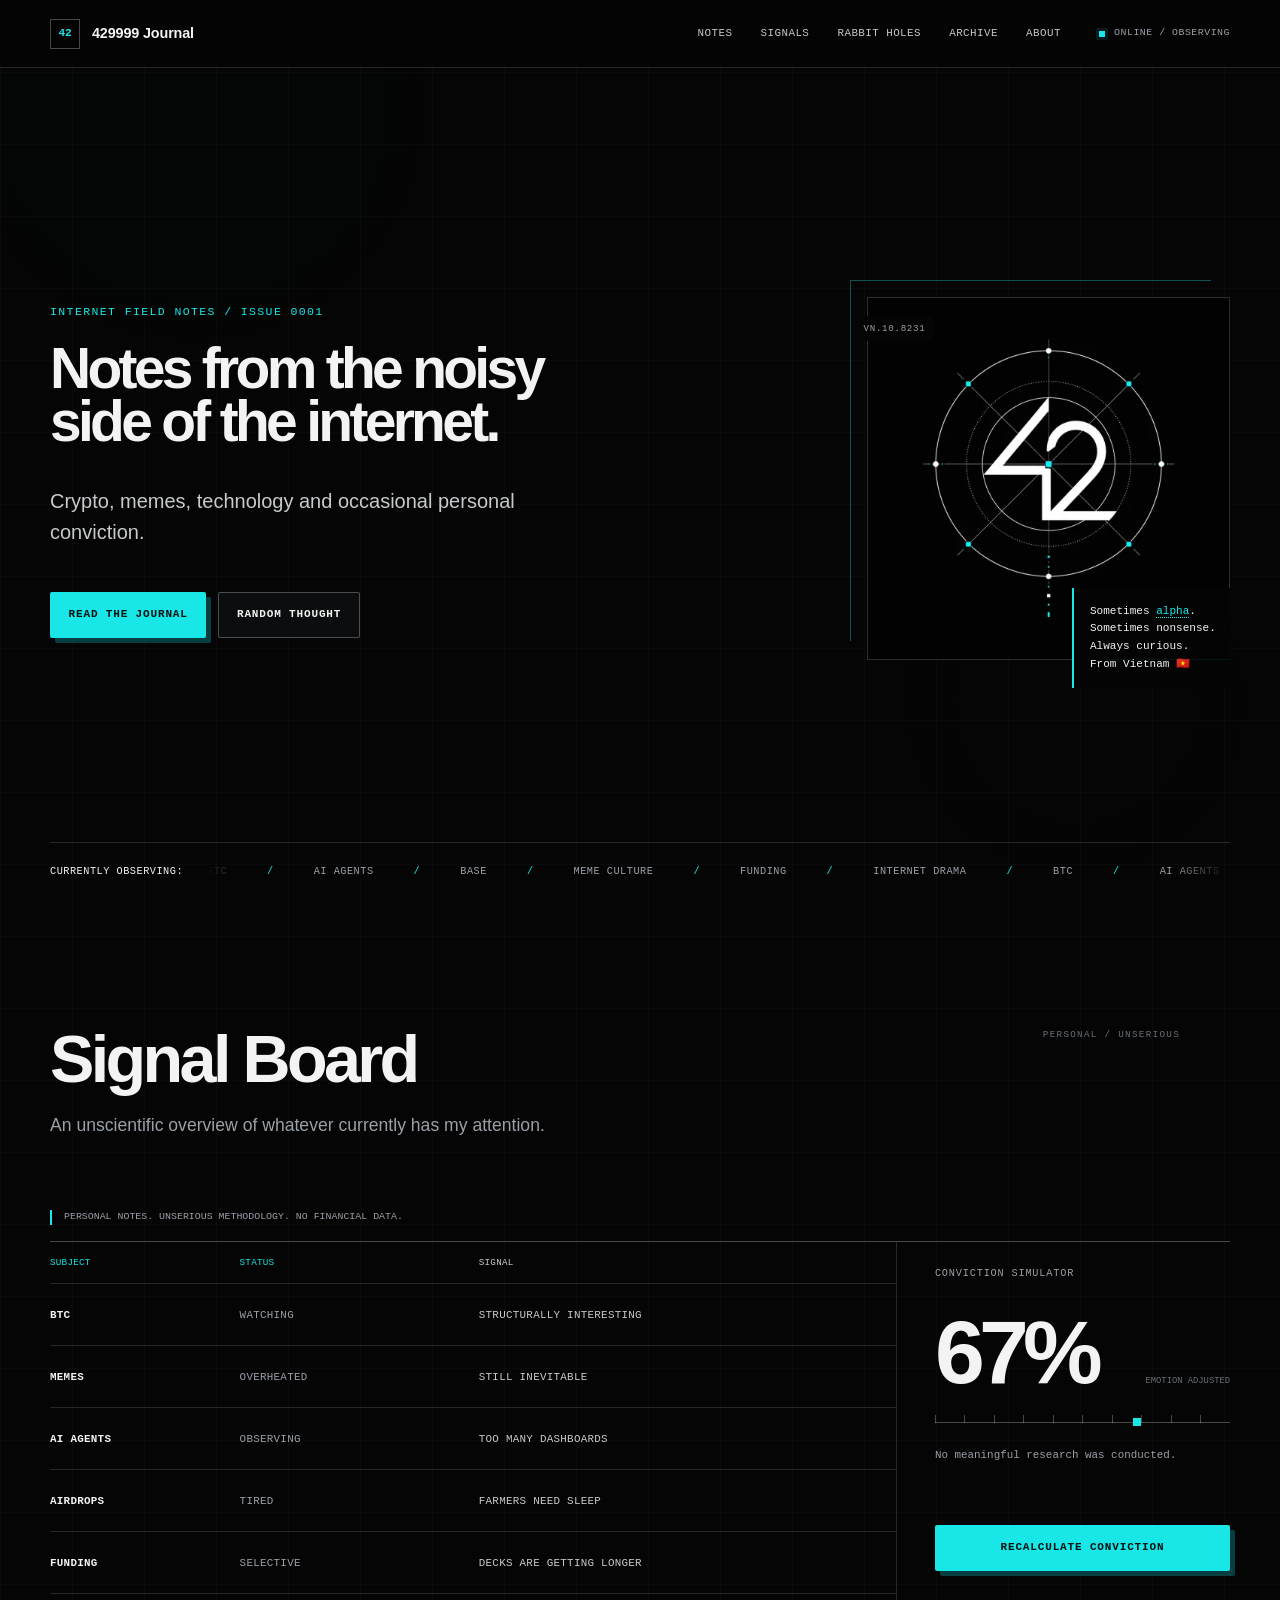
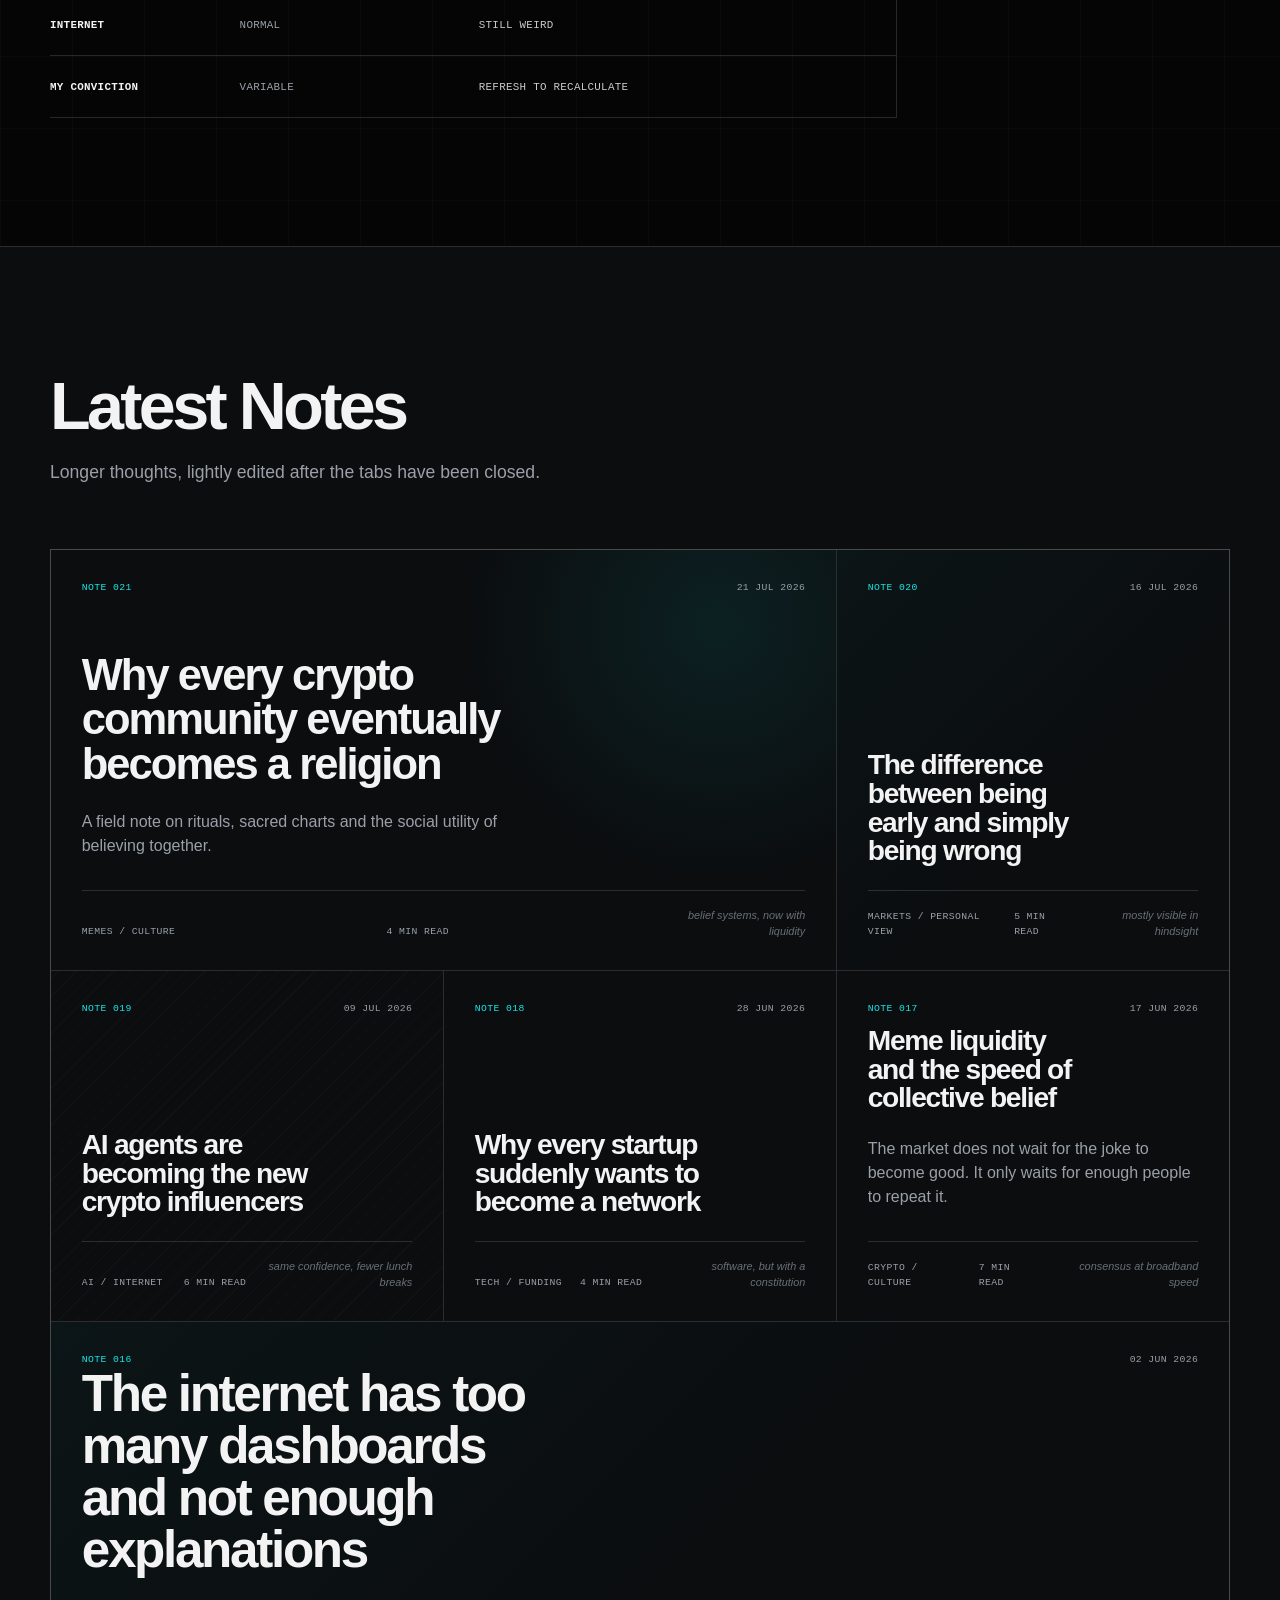
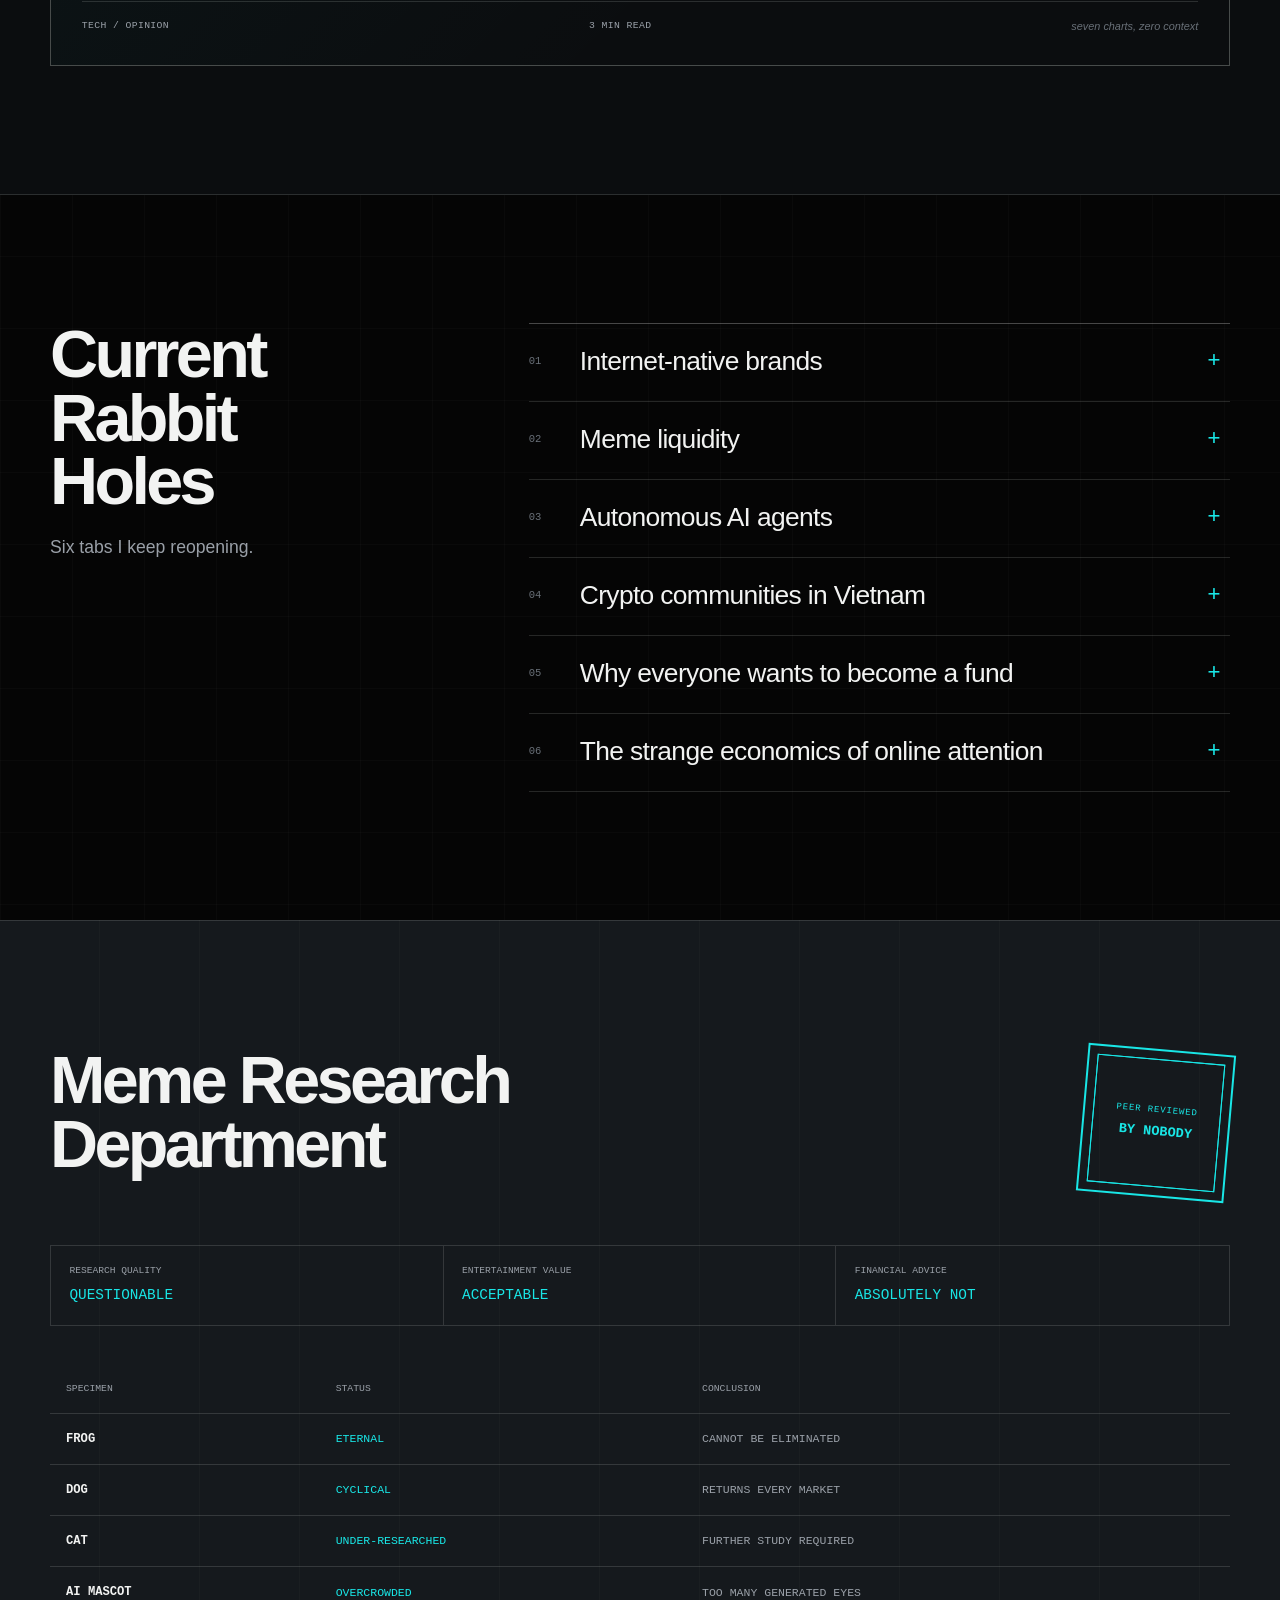
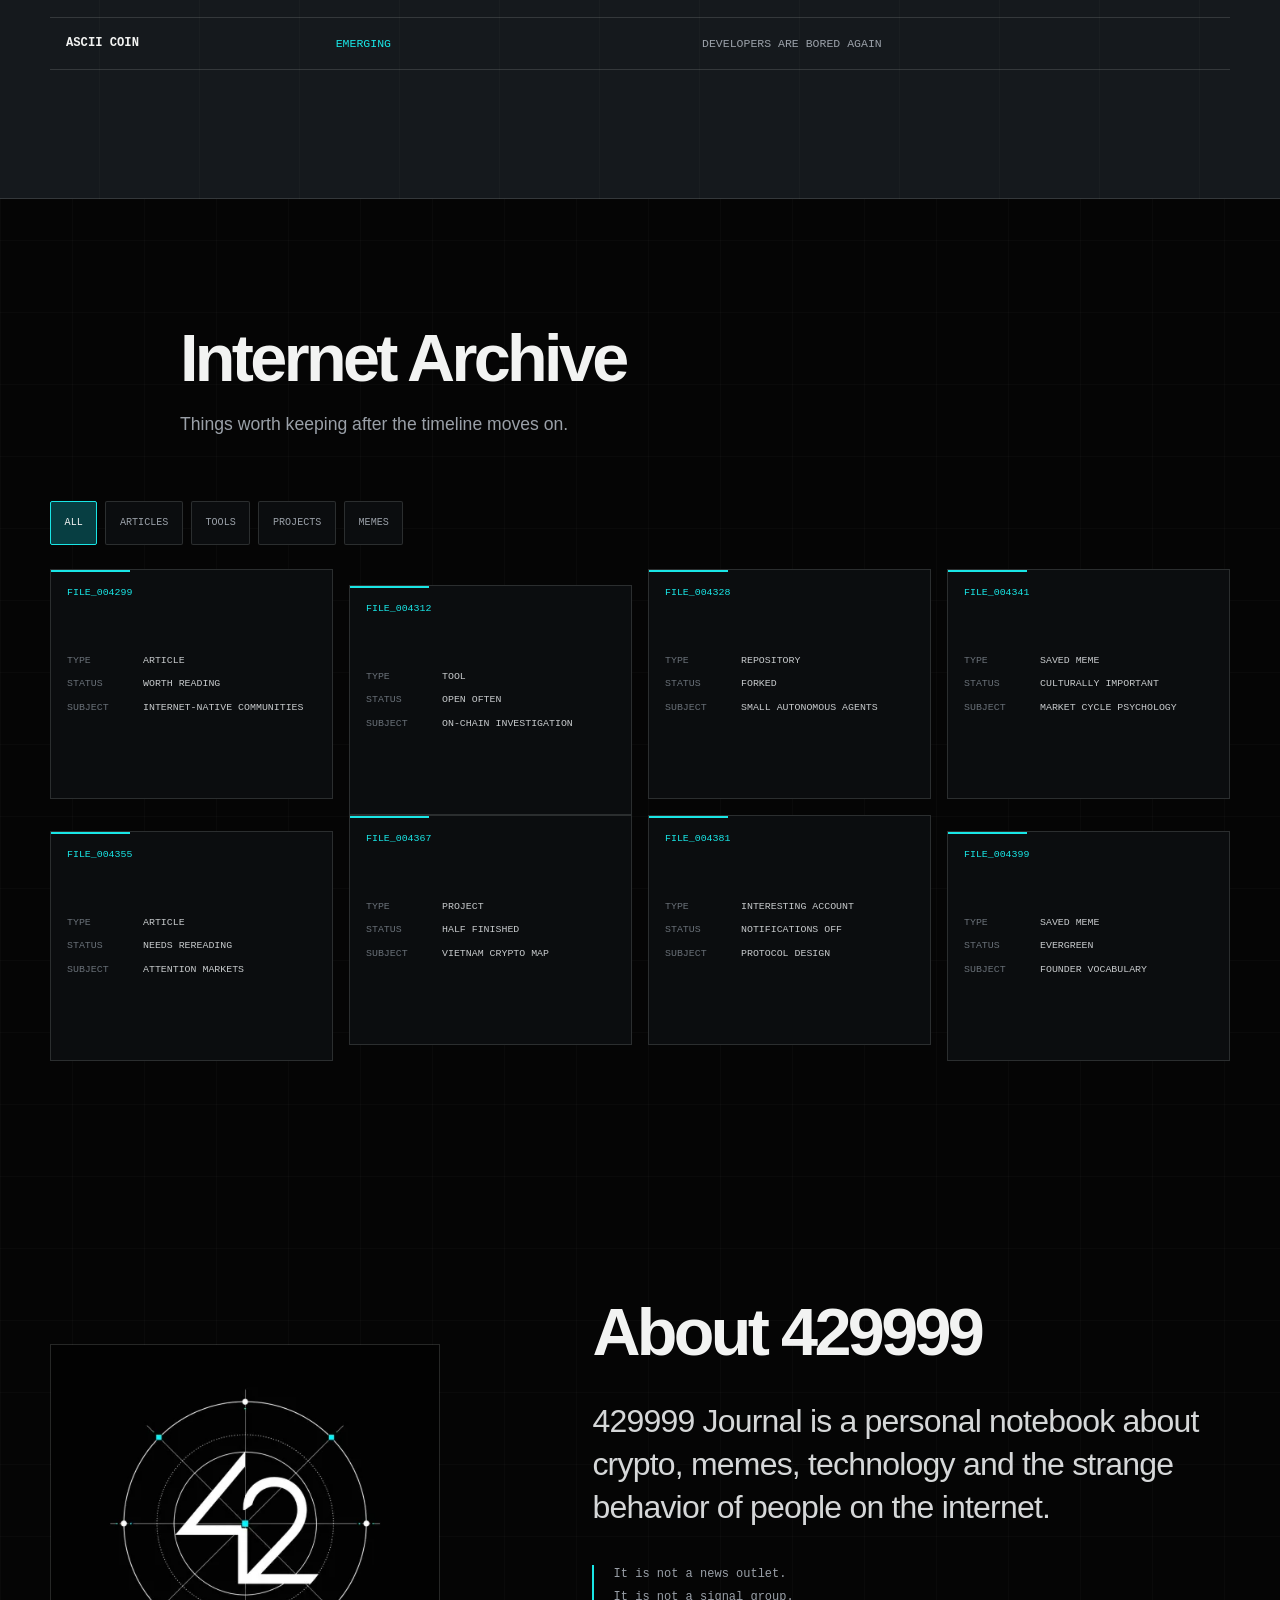
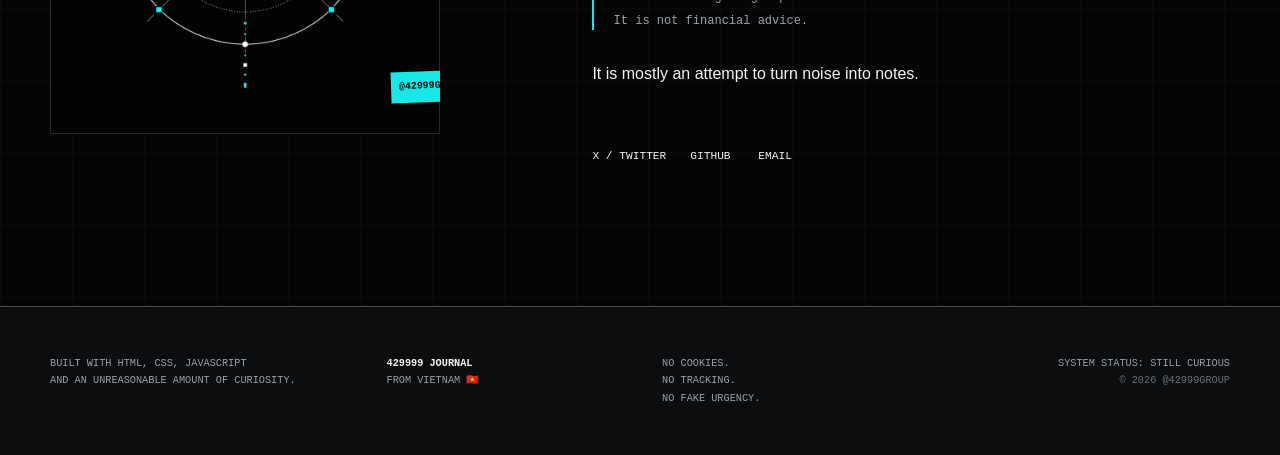
==== index.html @ 23cbf0b7 "initial commit" ====
<!doctype html>
<html lang="en">
<head>
  <meta charset="utf-8">
  <meta name="viewport" content="width=device-width, initial-scale=1">
  <title>429999 Journal | Notes from the noisy side of the internet</title>
  <meta name="description" content="Personal notes on crypto, memes, technology and the internet. Sometimes alpha. Sometimes nonsense. Always curious.">
  <meta name="robots" content="index, follow">
  <meta name="theme-color" content="#050505">
  <link rel="canonical" href="https://example.com/429999-journal/">
  <link rel="icon" href="assets/favicon.svg" type="image/svg+xml">
  <link rel="preload" href="assets/avatar-900.webp" as="image" type="image/webp" imagesrcset="assets/avatar-480.webp 480w, assets/avatar-900.webp 900w" imagesizes="(max-width: 700px) 92vw, 470px">
  <link rel="stylesheet" href="style.css">
  <meta property="og:type" content="website">
  <meta property="og:title" content="429999 Journal | Notes from the noisy side of the internet">
  <meta property="og:description" content="Personal notes on crypto, memes, technology and the internet.">
  <meta property="og:image" content="assets/og-image.svg">
  <meta property="og:url" content="https://example.com/429999-journal/">
  <meta name="twitter:card" content="summary_large_image">
  <meta name="twitter:title" content="429999 Journal">
  <meta name="twitter:description" content="Sometimes alpha. Sometimes nonsense. Always curious.">
  <meta name="twitter:image" content="assets/og-image.svg">
  <script src="script.js" defer></script>
</head>
<body>
  <a class="skip-link" href="#main-content">Skip to content</a>
  <div class="page-noise" aria-hidden="true"></div>
  <div class="cursor-dot" aria-hidden="true"></div>
  <div class="cursor-ring" aria-hidden="true"></div>

  <header class="site-header">
    <nav class="site-nav shell" aria-label="Primary navigation">
      <a class="brand" href="index.html" aria-label="429999 Journal home">
        <span class="brand-mark">42</span>
        <span>429999 Journal</span>
      </a>
      <button class="menu-toggle" type="button" aria-expanded="false" aria-controls="nav-panel">
        <span class="sr-only">Toggle navigation</span>
        <span aria-hidden="true"></span>
        <span aria-hidden="true"></span>
      </button>
      <div class="nav-panel" id="nav-panel">
        <div class="nav-links">
          <a href="#notes">Notes</a>
          <a href="#signals">Signals</a>
          <a href="#rabbit-holes">Rabbit Holes</a>
          <a href="#archive">Archive</a>
          <a href="#about">About</a>
        </div>
        <p class="status"><span aria-hidden="true"></span>Online / Observing</p>
      </div>
    </nav>
  </header>
  <noscript>
    <style>.menu-toggle, .nav-panel { display: none !important; }</style>
    <nav class="nojs-navigation" aria-label="Navigation without JavaScript">
      <a href="#notes">Notes</a>
      <a href="#signals">Signals</a>
      <a href="#rabbit-holes">Rabbit Holes</a>
      <a href="#archive">Archive</a>
      <a href="#about">About</a>
    </nav>
  </noscript>

  <main id="main-content">
    <section class="hero shell" aria-labelledby="hero-title">
      <div class="hero-copy">
        <p class="eyebrow">Internet field notes / Issue 0001</p>
        <h1 id="hero-title">Notes from the noisy side of the internet.</h1>
        <p class="hero-summary">Crypto, memes, technology and occasional personal conviction.</p>
        <div class="hero-actions">
          <a class="button button-primary" href="#notes">Read the journal</a>
          <button class="button button-secondary" type="button" data-random-thought>Random thought</button>
        </div>
      </div>

      <div class="hero-identity">
        <div class="avatar-frame">
          <picture>
            <source type="image/webp" srcset="assets/avatar-480.webp 480w, assets/avatar-900.webp 900w" sizes="(max-width: 700px) 92vw, 470px">
            <img src="assets/avatar.png" width="1254" height="1254" fetchpriority="high" decoding="async" alt="429999 Journal's geometric 42 avatar">
          </picture>
          <span class="avatar-coordinate coordinate-a" aria-hidden="true">VN.10.8231</span>
          <span class="avatar-coordinate coordinate-b" aria-hidden="true">LISTENING...</span>
        </div>
        <div class="hero-bio">
          <p>Sometimes <span class="annotated" tabindex="0" data-note="Definition unavailable.">alpha</span>.</p>
          <p>Sometimes nonsense.</p>
          <p>Always curious.</p>
          <p>From Vietnam 🇻🇳</p>
        </div>
      </div>

      <div class="observe-strip" aria-label="Currently observing">
        <span class="observe-label">Currently observing:</span>
        <div class="ticker-window">
          <div class="ticker-track">
            <span>BTC</span><span>AI AGENTS</span><span>BASE</span><span>MEME CULTURE</span><span>FUNDING</span><span>INTERNET DRAMA</span>
            <span aria-hidden="true">BTC</span><span aria-hidden="true">AI AGENTS</span><span aria-hidden="true">BASE</span><span aria-hidden="true">MEME CULTURE</span><span aria-hidden="true">FUNDING</span><span aria-hidden="true">INTERNET DRAMA</span>
          </div>
        </div>
      </div>
    </section>

    <section class="signal-section section shell" id="signals" aria-labelledby="signal-title">
      <div class="section-heading">
        <h2 id="signal-title">Signal Board</h2>
        <p>An unscientific overview of whatever currently has my attention.</p>
      </div>
      <div class="unserious-label">Personal notes. Unserious methodology. No financial data.</div>
      <div class="signal-layout">
        <div class="signal-table" role="table" aria-label="Current personal signals">
          <div class="signal-row signal-head" role="row">
            <span role="columnheader">Subject</span>
            <span role="columnheader">Status</span>
            <span role="columnheader">Signal</span>
          </div>
          <div class="signal-row" role="row"><strong role="cell">BTC</strong><span role="cell">Watching</span><span role="cell">Structurally interesting</span></div>
          <div class="signal-row" role="row"><strong role="cell">Memes</strong><span role="cell">Overheated</span><span role="cell">Still inevitable</span></div>
          <div class="signal-row" role="row"><strong role="cell">AI Agents</strong><span role="cell">Observing</span><span role="cell">Too many dashboards</span></div>
          <div class="signal-row" role="row"><strong role="cell">Airdrops</strong><span role="cell">Tired</span><span role="cell">Farmers need sleep</span></div>
          <div class="signal-row" role="row"><strong role="cell">Funding</strong><span role="cell">Selective</span><span role="cell">Decks are getting longer</span></div>
          <div class="signal-row" role="row"><strong role="cell">Internet</strong><span role="cell">Normal</span><span role="cell">Still weird</span></div>
          <div class="signal-row" role="row"><strong role="cell">My conviction</strong><span role="cell">Variable</span><span role="cell">Refresh to recalculate</span></div>
        </div>
        <aside class="conviction-panel" aria-labelledby="conviction-title">
          <p id="conviction-title">Conviction simulator</p>
          <div class="conviction-value"><output id="conviction-output">67%</output><span>emotion adjusted</span></div>
          <div class="conviction-scale" aria-hidden="true"><span id="conviction-meter" style="--value: 67%"></span></div>
          <p class="conviction-copy" id="conviction-copy" aria-live="polite">No meaningful research was conducted.</p>
          <button class="button button-primary button-block" id="conviction-button" type="button">Recalculate conviction</button>
        </aside>
      </div>
    </section>

    <section class="notes-section section shell" id="notes" aria-labelledby="notes-title">
      <div class="notes-intro">
        <h2 id="notes-title">Latest Notes</h2>
        <p>Longer thoughts, lightly edited after the tabs have been closed.</p>
      </div>
      <div class="notes-grid">
        <article class="note-card note-featured">
          <a href="notes/note-001.html" aria-label="Read Why every crypto community eventually becomes a religion">
            <div class="note-meta"><span>Note 021</span><time datetime="2026-07-21">21 Jul 2026</time></div>
            <h3>Why every crypto community eventually becomes a religion</h3>
            <p class="note-deck">A field note on rituals, sacred charts and the social utility of believing together.</p>
            <div class="note-footer"><span>Memes / Culture</span><span>4 min read</span><em>belief systems, now with liquidity</em></div>
          </a>
        </article>
        <article class="note-card">
          <a href="notes/note-002.html" aria-label="Read The difference between being early and simply being wrong">
            <div class="note-meta"><span>Note 020</span><time datetime="2026-07-16">16 Jul 2026</time></div>
            <h3>The difference between being early and simply being wrong</h3>
            <div class="note-footer"><span>Markets / Personal view</span><span>5 min read</span><em>mostly visible in hindsight</em></div>
          </a>
        </article>
        <article class="note-card">
          <a href="notes/note-003.html" aria-label="Read AI agents are becoming the new crypto influencers">
            <div class="note-meta"><span>Note 019</span><time datetime="2026-07-09">09 Jul 2026</time></div>
            <h3>AI agents are becoming the new crypto influencers</h3>
            <div class="note-footer"><span>AI / Internet</span><span>6 min read</span><em>same confidence, fewer lunch breaks</em></div>
          </a>
        </article>
        <article class="note-card">
          <a href="notes/note-001.html#related" aria-label="Read related note: Why every startup suddenly wants to become a network">
            <div class="note-meta"><span>Note 018</span><time datetime="2026-06-28">28 Jun 2026</time></div>
            <h3>Why every startup suddenly wants to become a network</h3>
            <div class="note-footer"><span>Tech / Funding</span><span>4 min read</span><em>software, but with a constitution</em></div>
          </a>
        </article>
        <article class="note-card note-wide">
          <a href="notes/note-002.html#related" aria-label="Read related note: Meme liquidity and the speed of collective belief">
            <div class="note-meta"><span>Note 017</span><time datetime="2026-06-17">17 Jun 2026</time></div>
            <h3>Meme liquidity and the speed of collective belief</h3>
            <p class="note-deck">The market does not wait for the joke to become good. It only waits for enough people to repeat it.</p>
            <div class="note-footer"><span>Crypto / Culture</span><span>7 min read</span><em>consensus at broadband speed</em></div>
          </a>
        </article>
        <article class="note-card">
          <a href="notes/note-003.html#related" aria-label="Read related note: The internet has too many dashboards and not enough explanations">
            <div class="note-meta"><span>Note 016</span><time datetime="2026-06-02">02 Jun 2026</time></div>
            <h3>The internet has too many dashboards and not enough explanations</h3>
            <div class="note-footer"><span>Tech / Opinion</span><span>3 min read</span><em>seven charts, zero context</em></div>
          </a>
        </article>
      </div>
    </section>

    <section class="rabbit-section section shell" id="rabbit-holes" aria-labelledby="rabbit-title">
      <div class="rabbit-heading">
        <h2 id="rabbit-title">Current Rabbit Holes</h2>
        <p>Six tabs I keep reopening.</p>
      </div>
      <div class="rabbit-list">
        <button class="rabbit-item" type="button" aria-expanded="false">
          <span>01</span><strong>Internet-native brands</strong><span class="rabbit-symbol" aria-hidden="true">+</span>
          <span class="rabbit-note">Some brands are no longer built through campaigns. They emerge from repetition, rituals and shared jokes.</span>
        </button>
        <button class="rabbit-item" type="button" aria-expanded="false">
          <span>02</span><strong>Meme liquidity</strong><span class="rabbit-symbol" aria-hidden="true">+</span>
          <span class="rabbit-note">A joke can now acquire a market cap before it acquires a punchline.</span>
        </button>
        <button class="rabbit-item" type="button" aria-expanded="false">
          <span>03</span><strong>Autonomous AI agents</strong><span class="rabbit-symbol" aria-hidden="true">+</span>
          <span class="rabbit-note">Interesting software, confusing incentives and a lot of profile pictures wearing sunglasses.</span>
        </button>
        <button class="rabbit-item" type="button" aria-expanded="false">
          <span>04</span><strong>Crypto communities in Vietnam</strong><span class="rabbit-symbol" aria-hidden="true">+</span>
          <span class="rabbit-note">Fast learners, dense networks and an impressive tolerance for late-night group chats.</span>
        </button>
        <button class="rabbit-item" type="button" aria-expanded="false">
          <span>05</span><strong>Why everyone wants to become a fund</strong><span class="rabbit-symbol" aria-hidden="true">+</span>
          <span class="rabbit-note">Perhaps because saying “I have a folder of screenshots” sounds less institutional.</span>
        </button>
        <button class="rabbit-item" type="button" aria-expanded="false">
          <span>06</span><strong>The strange economics of online attention</strong><span class="rabbit-symbol" aria-hidden="true">+</span>
          <span class="rabbit-note">Attention is scarce, measurable, tradeable and somehow still mostly spent arguing with strangers.</span>
        </button>
      </div>
    </section>

    <section class="meme-section section" aria-labelledby="meme-title">
      <div class="shell meme-shell">
        <div class="meme-header">
          <h2 id="meme-title">Meme Research Department</h2>
          <div class="stamp" aria-label="Peer reviewed by nobody"><span>Peer reviewed</span><strong>By nobody</strong></div>
        </div>
        <dl class="research-meta">
          <div><dt>Research quality</dt><dd>Questionable</dd></div>
          <div><dt>Entertainment value</dt><dd>Acceptable</dd></div>
          <div><dt>Financial advice</dt><dd>Absolutely not</dd></div>
        </dl>
        <div class="meme-table-wrap">
          <table class="meme-table">
            <thead><tr><th>Specimen</th><th>Status</th><th>Conclusion</th></tr></thead>
            <tbody>
              <tr><th>Frog</th><td>Eternal</td><td>Cannot be eliminated</td></tr>
              <tr><th>Dog</th><td>Cyclical</td><td>Returns every market</td></tr>
              <tr><th>Cat</th><td>Under-researched</td><td>Further study required</td></tr>
              <tr><th>AI Mascot</th><td>Overcrowded</td><td>Too many generated eyes</td></tr>
              <tr><th>ASCII Coin</th><td>Emerging</td><td>Developers are bored again</td></tr>
            </tbody>
          </table>
        </div>
      </div>
    </section>

    <section class="archive-section section shell" id="archive" aria-labelledby="archive-title">
      <div class="archive-header">
        <h2 id="archive-title">Internet Archive</h2>
        <p>Things worth keeping after the timeline moves on.</p>
      </div>
      <div class="archive-filters" aria-label="Filter archive">
        <button class="filter-button is-active" type="button" data-filter="all" aria-pressed="true">All</button>
        <button class="filter-button" type="button" data-filter="articles" aria-pressed="false">Articles</button>
        <button class="filter-button" type="button" data-filter="tools" aria-pressed="false">Tools</button>
        <button class="filter-button" type="button" data-filter="projects" aria-pressed="false">Projects</button>
        <button class="filter-button" type="button" data-filter="memes" aria-pressed="false">Memes</button>
      </div>
      <div class="archive-grid" id="archive-grid">
        <article class="archive-file" data-category="articles"><span>FILE_004299</span><dl><div><dt>Type</dt><dd>Article</dd></div><div><dt>Status</dt><dd>Worth reading</dd></div><div><dt>Subject</dt><dd>Internet-native communities</dd></div></dl></article>
        <article class="archive-file" data-category="tools"><span>FILE_004312</span><dl><div><dt>Type</dt><dd>Tool</dd></div><div><dt>Status</dt><dd>Open often</dd></div><div><dt>Subject</dt><dd>On-chain investigation</dd></div></dl></article>
        <article class="archive-file" data-category="projects"><span>FILE_004328</span><dl><div><dt>Type</dt><dd>Repository</dd></div><div><dt>Status</dt><dd>Forked</dd></div><div><dt>Subject</dt><dd>Small autonomous agents</dd></div></dl></article>
        <article class="archive-file" data-category="memes"><span>FILE_004341</span><dl><div><dt>Type</dt><dd>Saved meme</dd></div><div><dt>Status</dt><dd>Culturally important</dd></div><div><dt>Subject</dt><dd>Market cycle psychology</dd></div></dl></article>
        <article class="archive-file" data-category="articles"><span>FILE_004355</span><dl><div><dt>Type</dt><dd>Article</dd></div><div><dt>Status</dt><dd>Needs rereading</dd></div><div><dt>Subject</dt><dd>Attention markets</dd></div></dl></article>
        <article class="archive-file" data-category="projects"><span>FILE_004367</span><dl><div><dt>Type</dt><dd>Project</dd></div><div><dt>Status</dt><dd>Half finished</dd></div><div><dt>Subject</dt><dd>Vietnam crypto map</dd></div></dl></article>
        <article class="archive-file" data-category="tools"><span>FILE_004381</span><dl><div><dt>Type</dt><dd>Interesting account</dd></div><div><dt>Status</dt><dd>Notifications off</dd></div><div><dt>Subject</dt><dd>Protocol design</dd></div></dl></article>
        <article class="archive-file" data-category="memes"><span>FILE_004399</span><dl><div><dt>Type</dt><dd>Saved meme</dd></div><div><dt>Status</dt><dd>Evergreen</dd></div><div><dt>Subject</dt><dd>Founder vocabulary</dd></div></dl></article>
      </div>
      <p class="archive-empty" id="archive-empty" hidden>No files match this filter. The archive may have been rugged.</p>
    </section>

    <section class="about-section section shell" id="about" aria-labelledby="about-title">
      <div class="about-mark">
        <picture>
          <source type="image/webp" srcset="assets/avatar-480.webp 480w, assets/avatar-900.webp 900w" sizes="(max-width: 700px) calc(100vw - 32px), 390px">
          <img src="assets/avatar.png" width="1254" height="1254" loading="lazy" decoding="async" alt="">
        </picture>
      </div>
      <div class="about-copy">
        <h2 id="about-title">About 429999</h2>
        <p class="about-lead">429999 Journal is a personal notebook about crypto, memes, technology and the strange behavior of people on the internet.</p>
        <div class="about-not">
          <p>It is not a news outlet.</p>
          <p>It is not a signal group.</p>
          <p>It is not financial advice.</p>
        </div>
        <p>It is mostly an attempt to turn noise into notes.</p>
        <nav class="social-links" aria-label="Social links">
          <a href="https://x.com/42999group" rel="me noopener">X / Twitter</a>
          <a href="https://github.com/42999group" rel="me noopener">GitHub</a>
          <a href="mailto:hello@example.com">Email</a>
        </nav>
      </div>
    </section>
  </main>

  <footer class="site-footer">
    <div class="shell footer-grid">
      <p>Built with HTML, CSS, JavaScript<br>and an unreasonable amount of curiosity.</p>
      <p><strong>429999 Journal</strong><br>From Vietnam 🇻🇳</p>
      <p>No cookies.<br>No tracking.<br>No fake urgency.</p>
      <p class="footer-status">System status: Still curious<br><span>© <span data-current-year>2026</span> @42999group</span></p>
    </div>
  </footer>

  <dialog class="thought-dialog" id="thought-dialog" aria-labelledby="thought-title">
    <div class="thought-bar"><span>Random thought</span><button type="button" data-close-thought aria-label="Close random thought">×</button></div>
    <div class="thought-content">
      <p id="thought-title">Transmission received</p>
      <blockquote id="thought-text">Curiosity compounds better than confidence.</blockquote>
      <button class="text-button" type="button" data-another-thought>Another one</button>
    </div>
  </dialog>

  <div class="system-toast" id="system-toast" role="status" aria-live="polite" aria-atomic="true"></div>
  <div class="degen-message" id="degen-message" role="status">Calm down</div>
</body>
</html>
---- style.css ----
:root {
  color-scheme: dark;
  --ink: #050505;
  --soft-black: #0b0d0f;
  --graphite: #15191d;
  --graphite-2: #1d2227;
  --paper: #f2f3f2;
  --muted: #9aa0a8;
  --dim: #697078;
  --cyan: #19e6e6;
  --cyan-dark: #073e42;
  --line: rgba(242, 243, 242, 0.14);
  --line-strong: rgba(242, 243, 242, 0.28);
  --sans: "Arial Narrow", "Helvetica Neue", Helvetica, Arial, system-ui, sans-serif;
  --mono: "SFMono-Regular", Consolas, "Liberation Mono", Menlo, monospace;
  --shell: min(1180px, calc(100% - 48px));
  --section-space: clamp(5.5rem, 10vw, 9rem);
  --ease: cubic-bezier(0.16, 1, 0.3, 1);
  --nav-height: 68px;
}

* {
  box-sizing: border-box;
}

html {
  scroll-behavior: smooth;
  scroll-padding-top: calc(var(--nav-height) + 24px);
}

body {
  margin: 0;
  min-width: 320px;
  overflow-x: hidden;
  background:
    linear-gradient(rgba(255, 255, 255, 0.018) 1px, transparent 1px),
    linear-gradient(90deg, rgba(255, 255, 255, 0.018) 1px, transparent 1px),
    var(--ink);
  background-size: 72px 72px;
  color: var(--paper);
  font-family: var(--sans);
  font-size: 16px;
  line-height: 1.5;
  -webkit-font-smoothing: antialiased;
}

body::before {
  content: "";
  position: fixed;
  inset: 0;
  z-index: 20;
  pointer-events: none;
  opacity: 0.12;
  background: repeating-linear-gradient(
    to bottom,
    transparent 0,
    transparent 3px,
    rgba(255, 255, 255, 0.024) 4px
  );
}

body.menu-open {
  overflow: hidden;
}

::selection {
  background: var(--cyan);
  color: var(--ink);
}

img {
  display: block;
  max-width: 100%;
}

a {
  color: inherit;
  text-decoration: none;
}

button,
a {
  -webkit-tap-highlight-color: transparent;
}

button {
  font: inherit;
}

:focus-visible {
  outline: 2px solid var(--cyan);
  outline-offset: 4px;
}

.sr-only {
  position: absolute;
  width: 1px;
  height: 1px;
  padding: 0;
  margin: -1px;
  overflow: hidden;
  clip: rect(0, 0, 0, 0);
  white-space: nowrap;
  border: 0;
}

.skip-link {
  position: fixed;
  top: 12px;
  left: 12px;
  z-index: 100;
  padding: 12px 16px;
  min-height: 44px;
  background: var(--cyan);
  color: var(--ink);
  font-family: var(--mono);
  font-size: 0.75rem;
  font-weight: 700;
  text-transform: uppercase;
  transform: translateY(-160%);
  transition: transform 180ms var(--ease);
}

.skip-link:focus {
  transform: translateY(0);
}

.shell {
  width: var(--shell);
  margin-inline: auto;
}

.page-noise {
  position: fixed;
  inset: 0;
  z-index: -1;
  pointer-events: none;
  opacity: 0.28;
  background:
    radial-gradient(circle at 15% 12%, rgba(25, 230, 230, 0.04), transparent 22rem),
    radial-gradient(circle at 84% 78%, rgba(242, 243, 242, 0.025), transparent 25rem);
}

.site-header {
  position: sticky;
  top: 0;
  z-index: 30;
  height: var(--nav-height);
  border-bottom: 1px solid var(--line);
  background: rgba(5, 5, 5, 0.94);
}

.site-nav {
  display: flex;
  align-items: center;
  justify-content: space-between;
  height: 100%;
  gap: 2rem;
}

.brand {
  display: inline-flex;
  min-height: 44px;
  flex: 0 0 auto;
  align-items: center;
  gap: 0.75rem;
  font-size: 0.9rem;
  font-weight: 700;
  letter-spacing: -0.01em;
  white-space: nowrap;
}

.brand-mark {
  display: grid;
  place-items: center;
  width: 30px;
  height: 30px;
  border: 1px solid var(--line-strong);
  color: var(--cyan);
  font-family: var(--mono);
  font-size: 0.7rem;
}

.nav-panel {
  display: flex;
  align-items: center;
  justify-content: flex-end;
  gap: clamp(1.5rem, 3vw, 3rem);
}

.nav-links {
  display: flex;
  align-items: center;
  gap: clamp(1rem, 2.2vw, 2rem);
}

.nav-links a {
  position: relative;
  padding-block: 10px;
  color: #c4c7c9;
  font-family: var(--mono);
  font-size: 0.68rem;
  letter-spacing: 0.04em;
  text-transform: uppercase;
}

.nav-links a::after,
.social-links a::after {
  content: "";
  position: absolute;
  right: 0;
  bottom: 3px;
  left: 0;
  height: 1px;
  background: var(--cyan);
  transform: scaleX(0);
  transform-origin: right;
  transition: transform 260ms var(--ease);
}

.nav-links a:hover::after,
.nav-links a:focus-visible::after,
.social-links a:hover::after,
.social-links a:focus-visible::after {
  transform: scaleX(1);
  transform-origin: left;
}

.status {
  display: flex;
  align-items: center;
  gap: 0.55rem;
  margin: 0;
  color: var(--muted);
  font-family: var(--mono);
  font-size: 0.62rem;
  letter-spacing: 0.05em;
  text-transform: uppercase;
  white-space: nowrap;
}

.status span {
  width: 6px;
  height: 6px;
  background: var(--cyan);
  box-shadow: 0 0 0 3px rgba(25, 230, 230, 0.1);
  animation: status-pulse 3s ease-in-out infinite;
}

.menu-toggle {
  display: none;
  width: 44px;
  height: 44px;
  padding: 0;
  border: 1px solid var(--line);
  background: transparent;
  color: var(--paper);
}

.nojs-navigation {
  display: flex;
  min-height: 52px;
  align-items: center;
  justify-content: center;
  gap: 1.25rem;
  padding: 0.5rem 16px;
  border-bottom: 1px solid var(--line);
  background: var(--soft-black);
  font-family: var(--mono);
  font-size: 0.62rem;
  text-transform: uppercase;
}

.nojs-navigation a {
  display: inline-flex;
  min-height: 44px;
  align-items: center;
}

.menu-toggle span:not(.sr-only) {
  display: block;
  width: 18px;
  height: 1px;
  margin: 5px auto;
  background: currentColor;
  transition: transform 220ms var(--ease);
}

.hero {
  display: grid;
  grid-template-columns: minmax(0, 1.35fr) minmax(300px, 0.65fr);
  grid-template-rows: 1fr auto;
  column-gap: clamp(2.5rem, 5vw, 5rem);
  min-height: calc(100dvh - var(--nav-height));
  padding-top: clamp(3rem, 7vh, 5rem);
  overflow: hidden;
}

.hero-copy {
  align-self: center;
  padding-bottom: 2rem;
}

.eyebrow {
  margin: 0 0 1.35rem;
  color: var(--cyan);
  font-family: var(--mono);
  font-size: clamp(0.64rem, 0.9vw, 0.72rem);
  letter-spacing: 0.12em;
  text-transform: uppercase;
}

.hero h1 {
  max-width: 780px;
  margin: 0;
  font-size: clamp(3.25rem, 4.45vw, 4rem);
  font-weight: 700;
  letter-spacing: -0.065em;
  line-height: 0.92;
  text-wrap: balance;
}

.hero-summary {
  max-width: 35rem;
  margin: clamp(1.5rem, 3vw, 2.5rem) 0 0;
  color: #c7cacc;
  font-size: clamp(1rem, 1.6vw, 1.25rem);
  line-height: 1.55;
}

.hero-actions {
  display: flex;
  flex-wrap: wrap;
  gap: 0.75rem;
  margin-top: clamp(1.75rem, 4vw, 2.75rem);
}

.button {
  display: inline-flex;
  min-height: 46px;
  align-items: center;
  justify-content: center;
  padding: 0.8rem 1.1rem;
  border: 1px solid transparent;
  border-radius: 2px;
  cursor: pointer;
  font-family: var(--mono);
  font-size: 0.69rem;
  font-weight: 700;
  letter-spacing: 0.075em;
  line-height: 1;
  text-transform: uppercase;
  white-space: nowrap;
  transition: color 200ms var(--ease), background 200ms var(--ease), border-color 200ms var(--ease), transform 200ms var(--ease), box-shadow 200ms var(--ease);
}

.button:active,
.filter-button:active,
.text-button:active {
  transform: translateY(1px);
}

.button-primary {
  background: var(--cyan);
  color: #031112;
  box-shadow: 5px 5px 0 var(--cyan-dark);
}

.button-primary:hover {
  background: var(--paper);
  box-shadow: 2px 2px 0 var(--cyan);
  transform: translate(3px, 3px);
}

.button-secondary {
  border-color: var(--line-strong);
  background: var(--soft-black);
  color: var(--paper);
}

.button-secondary:hover {
  border-color: var(--cyan);
  color: var(--cyan);
}

.button-block {
  width: 100%;
  margin-top: 1.8rem;
}

.hero-identity {
  position: relative;
  align-self: center;
  width: min(100%, 470px);
  justify-self: end;
  padding-bottom: 1rem;
}

.avatar-frame {
  position: relative;
  aspect-ratio: 1;
  border: 1px solid var(--line);
  background: var(--soft-black);
  isolation: isolate;
}

.avatar-frame::before,
.avatar-frame::after {
  content: "";
  position: absolute;
  z-index: -1;
  pointer-events: none;
}

.avatar-frame::before {
  inset: -18px 18px 18px -18px;
  border-top: 1px solid rgba(25, 230, 230, 0.35);
  border-left: 1px solid rgba(25, 230, 230, 0.35);
}

.avatar-frame::after {
  right: -1px;
  bottom: -1px;
  width: 34%;
  height: 1px;
  background: var(--cyan);
  transform-origin: right;
  animation: signal-line 4s ease-in-out infinite;
}

.avatar-frame img {
  width: 100%;
  height: 100%;
  object-fit: cover;
}

.avatar-frame picture {
  display: block;
  width: 100%;
  height: 100%;
}

.avatar-coordinate {
  position: absolute;
  padding: 0.35rem 0.45rem;
  background: var(--ink);
  color: var(--muted);
  font-family: var(--mono);
  font-size: 0.57rem;
  letter-spacing: 0.08em;
}

.coordinate-a {
  top: 18px;
  left: -12px;
}

.coordinate-b {
  right: -12px;
  bottom: 18px;
}

.hero-bio {
  position: absolute;
  right: -22px;
  bottom: -12px;
  min-width: 180px;
  padding: 0.9rem 1rem;
  border-left: 2px solid var(--cyan);
  background: rgba(5, 5, 5, 0.93);
  font-family: var(--mono);
  font-size: 0.69rem;
  line-height: 1.6;
}

.hero-bio p {
  margin: 0;
}

.annotated {
  position: relative;
  color: var(--cyan);
  cursor: help;
  text-decoration: underline;
  text-decoration-style: dotted;
  text-underline-offset: 3px;
}

.annotated::after {
  content: attr(data-note);
  position: absolute;
  z-index: 8;
  bottom: calc(100% + 10px);
  left: 0;
  width: max-content;
  max-width: 230px;
  padding: 0.55rem 0.65rem;
  border: 1px solid var(--cyan);
  background: var(--ink);
  color: var(--paper);
  font-family: var(--mono);
  font-size: 0.62rem;
  line-height: 1.45;
  opacity: 0;
  pointer-events: none;
  transform: translateY(5px);
  transition: opacity 180ms ease, transform 180ms var(--ease);
}

.annotated:hover::after,
.annotated:focus::after {
  opacity: 1;
  transform: translateY(0);
}

.observe-strip {
  grid-column: 1 / -1;
  display: grid;
  grid-template-columns: auto minmax(0, 1fr);
  align-items: center;
  gap: 1.5rem;
  min-height: 58px;
  border-top: 1px solid var(--line);
  color: var(--muted);
  font-family: var(--mono);
  font-size: 0.64rem;
  letter-spacing: 0.05em;
  text-transform: uppercase;
}

.observe-label {
  color: var(--paper);
  white-space: nowrap;
}

.ticker-window {
  overflow: hidden;
  mask-image: linear-gradient(90deg, transparent, black 6%, black 94%, transparent);
}

.ticker-track {
  display: flex;
  width: max-content;
  gap: 2.5rem;
  animation: ticker 28s linear infinite;
}

.ticker-track span {
  display: inline-flex;
  align-items: center;
  gap: 2.5rem;
  white-space: nowrap;
}

.ticker-track span::after {
  content: "/";
  color: var(--cyan);
}

.section {
  padding-block: var(--section-space);
}

.section-heading,
.notes-intro,
.archive-header {
  max-width: 660px;
  margin-bottom: clamp(2.5rem, 5vw, 4.25rem);
}

.section h2 {
  margin: 0;
  font-size: clamp(2.4rem, 5.2vw, 5.25rem);
  font-weight: 700;
  letter-spacing: -0.055em;
  line-height: 0.96;
  text-transform: none;
}

.section-heading p,
.notes-intro p,
.archive-header p,
.rabbit-heading p {
  margin: 1.25rem 0 0;
  color: var(--muted);
  font-size: clamp(0.95rem, 1.5vw, 1.1rem);
}

.signal-section {
  position: relative;
}

.signal-section::before {
  content: "PERSONAL / UNSERIOUS";
  position: absolute;
  top: var(--section-space);
  right: max(0px, calc((100vw - 1180px) / 2));
  color: var(--dim);
  font-family: var(--mono);
  font-size: 0.58rem;
  letter-spacing: 0.14em;
}

.unserious-label {
  display: inline-block;
  margin-bottom: 1rem;
  padding-left: 0.75rem;
  border-left: 2px solid var(--cyan);
  color: var(--muted);
  font-family: var(--mono);
  font-size: 0.62rem;
  text-transform: uppercase;
}

.signal-layout {
  display: grid;
  grid-template-columns: minmax(0, 1.65fr) minmax(250px, 0.65fr);
  border-top: 1px solid var(--line-strong);
}

.signal-table {
  min-width: 0;
  border-right: 1px solid var(--line);
}

.signal-row {
  display: grid;
  grid-template-columns: minmax(100px, 0.7fr) minmax(110px, 0.9fr) minmax(180px, 1.6fr);
  min-height: 62px;
  align-items: center;
  gap: 1rem;
  padding: 0.65rem 1.25rem 0.65rem 0;
  border-bottom: 1px solid var(--line);
  color: var(--muted);
  font-family: var(--mono);
  font-size: clamp(0.64rem, 0.85vw, 0.72rem);
  letter-spacing: 0.025em;
  text-transform: uppercase;
}

.signal-row strong {
  color: var(--paper);
  font-weight: 600;
}

.signal-row span:last-child {
  color: #c7cacc;
}

.signal-head {
  min-height: 42px;
  color: var(--cyan);
  font-size: 0.58rem;
}

.conviction-panel {
  padding: 1.5rem 0 1.5rem clamp(1.5rem, 3vw, 2.75rem);
}

.conviction-panel > p:first-child {
  margin: 0;
  color: var(--muted);
  font-family: var(--mono);
  font-size: 0.64rem;
  letter-spacing: 0.08em;
  text-transform: uppercase;
}

.conviction-value {
  display: flex;
  align-items: baseline;
  justify-content: space-between;
  gap: 1rem;
  margin-top: 2rem;
}

.conviction-value output {
  font-size: clamp(3.25rem, 7vw, 6.5rem);
  font-weight: 700;
  letter-spacing: -0.065em;
  line-height: 0.85;
}

.conviction-value span {
  color: var(--dim);
  font-family: var(--mono);
  font-size: 0.55rem;
  text-align: right;
  text-transform: uppercase;
}

.conviction-scale {
  position: relative;
  height: 8px;
  margin-top: 1.6rem;
  border-bottom: 1px solid var(--line-strong);
  background: repeating-linear-gradient(90deg, var(--line-strong) 0 1px, transparent 1px 10%);
}

.conviction-scale span {
  position: absolute;
  bottom: -4px;
  left: var(--value);
  width: 8px;
  height: 8px;
  background: var(--cyan);
  transition: left 680ms var(--ease);
}

.conviction-copy {
  min-height: 4.5em;
  margin: 1.5rem 0 0;
  color: var(--muted);
  font-family: var(--mono);
  font-size: 0.68rem;
  line-height: 1.6;
}

.notes-section {
  width: 100%;
  max-width: none;
  padding-inline: max(24px, calc((100vw - 1180px) / 2));
  background: var(--soft-black);
  border-block: 1px solid var(--line);
}

.notes-grid {
  display: grid;
  grid-template-columns: repeat(12, minmax(0, 1fr));
  gap: 1px;
  background: var(--line);
  border: 1px solid var(--line);
}

.note-card {
  grid-column: span 4;
  min-height: 350px;
  background: var(--soft-black);
}

.note-card:nth-child(2),
.note-card:nth-child(6) {
  background:
    linear-gradient(135deg, rgba(25, 230, 230, 0.035), transparent 60%),
    var(--soft-black);
}

.note-card:nth-child(3) {
  background:
    repeating-linear-gradient(-45deg, transparent 0 12px, rgba(255, 255, 255, 0.02) 12px 13px),
    var(--soft-black);
}

.note-featured {
  grid-column: span 8;
  min-height: 420px;
  background:
    radial-gradient(circle at 85% 18%, rgba(25, 230, 230, 0.09), transparent 16rem),
    var(--soft-black);
}

.note-wide {
  grid-column: span 4;
}

.note-card:nth-child(6) {
  grid-column: 1 / -1;
  min-height: 280px;
}

.note-card > a {
  position: relative;
  display: flex;
  height: 100%;
  min-height: inherit;
  flex-direction: column;
  padding: clamp(1.25rem, 2.4vw, 2rem);
  transition: background 220ms ease, transform 220ms var(--ease);
}

.note-card > a::after {
  content: "↗";
  position: absolute;
  right: 1.5rem;
  bottom: 1.3rem;
  color: var(--cyan);
  font-family: var(--mono);
  font-size: 1.1rem;
  opacity: 0;
  transform: translate(-5px, 5px);
  transition: opacity 200ms ease, transform 200ms var(--ease);
}

.note-card > a:hover,
.note-card > a:focus-visible {
  z-index: 2;
  background: rgba(25, 230, 230, 0.025);
  transform: translate(-4px, -4px);
  box-shadow: 4px 4px 0 var(--cyan);
}

.note-card > a:hover::after,
.note-card > a:focus-visible::after {
  opacity: 1;
  transform: translate(0);
}

.note-meta,
.note-footer {
  display: flex;
  justify-content: space-between;
  gap: 1rem;
  color: var(--muted);
  font-family: var(--mono);
  font-size: 0.61rem;
  letter-spacing: 0.04em;
  text-transform: uppercase;
}

.note-meta span {
  color: var(--cyan);
}

.note-card h3 {
  max-width: 18ch;
  margin: auto 0 1.5rem;
  font-size: clamp(1.55rem, 3.4vw, 3.2rem);
  letter-spacing: -0.045em;
  line-height: 1.02;
  text-wrap: balance;
}

.note-card:not(.note-featured) h3 {
  font-size: clamp(1.4rem, 2.2vw, 2rem);
}

.note-card:nth-child(6) h3 {
  font-size: clamp(1.8rem, 4vw, 3.4rem);
}

.note-deck {
  max-width: 52ch;
  margin: 0 0 2rem;
  color: var(--muted);
}

.note-footer {
  align-items: end;
  padding-top: 1rem;
  border-top: 1px solid var(--line);
}

.note-footer em {
  max-width: 24ch;
  color: var(--dim);
  font-family: var(--sans);
  font-size: 0.68rem;
  font-style: italic;
  letter-spacing: 0;
  text-align: right;
  text-transform: none;
}

.rabbit-section {
  display: grid;
  grid-template-columns: minmax(220px, 0.5fr) minmax(0, 1fr);
  gap: clamp(3rem, 10vw, 9rem);
}

.rabbit-heading {
  align-self: start;
  position: sticky;
  top: calc(var(--nav-height) + 3rem);
}

.rabbit-list {
  border-top: 1px solid var(--line-strong);
}

.rabbit-item {
  display: grid;
  grid-template-columns: 2.2rem minmax(0, 1fr) 2rem;
  width: 100%;
  min-height: 78px;
  align-items: center;
  gap: 1rem;
  padding: 1rem 0;
  border: 0;
  border-bottom: 1px solid var(--line);
  background: transparent;
  color: var(--paper);
  cursor: pointer;
  text-align: left;
}

.rabbit-item > span:first-child {
  color: var(--dim);
  font-family: var(--mono);
  font-size: 0.66rem;
}

.rabbit-item strong {
  font-size: clamp(1.15rem, 2.2vw, 1.65rem);
  font-weight: 500;
  letter-spacing: -0.025em;
}

.rabbit-symbol {
  color: var(--cyan);
  font-family: var(--mono);
  font-size: 1.4rem;
  text-align: center;
  transition: transform 240ms var(--ease);
}

.rabbit-note {
  grid-column: 2 / 4;
  display: none;
  max-width: 58ch;
  padding: 0 0 0.5rem;
  color: var(--muted);
  font-family: var(--mono);
  font-size: 0.73rem;
  line-height: 1.65;
}

.rabbit-item:hover strong,
.rabbit-item:focus-visible strong,
.rabbit-item[aria-expanded="true"] strong {
  color: var(--cyan);
}

.rabbit-item[aria-expanded="true"] .rabbit-symbol {
  transform: rotate(45deg);
}

.rabbit-item[aria-expanded="true"] .rabbit-note {
  display: block;
}

@media (hover: hover) and (pointer: fine) {
  .rabbit-item:hover .rabbit-note {
    display: block;
  }
}

.meme-section {
  position: relative;
  border-block: 1px solid var(--line);
  background:
    repeating-linear-gradient(90deg, transparent 0 99px, rgba(255, 255, 255, 0.018) 99px 100px),
    var(--graphite);
}

.meme-shell {
  position: relative;
}

.meme-header {
  display: flex;
  align-items: start;
  justify-content: space-between;
  gap: 2rem;
  margin-bottom: 3rem;
}

.meme-header h2 {
  max-width: 740px;
}

.stamp {
  display: grid;
  flex: 0 0 148px;
  aspect-ratio: 1;
  place-content: center;
  border: 2px solid var(--cyan);
  color: var(--cyan);
  font-family: var(--mono);
  text-align: center;
  text-transform: uppercase;
  transform: rotate(5deg);
}

.stamp::before,
.stamp::after {
  content: "";
  position: absolute;
  inset: 8px;
  border: 1px solid currentColor;
}

.stamp span {
  font-size: 0.56rem;
  letter-spacing: 0.1em;
}

.stamp strong {
  margin-top: 0.3rem;
  font-size: 0.85rem;
}

.research-meta {
  display: grid;
  grid-template-columns: repeat(3, 1fr);
  margin: 0 0 2.5rem;
  border: 1px solid var(--line);
}

.research-meta div {
  padding: 1.15rem;
  border-right: 1px solid var(--line);
}

.research-meta div:last-child {
  border: 0;
}

.research-meta dt {
  color: var(--muted);
  font-family: var(--mono);
  font-size: 0.6rem;
  text-transform: uppercase;
}

.research-meta dd {
  margin: 0.4rem 0 0;
  color: var(--cyan);
  font-family: var(--mono);
  font-size: clamp(0.72rem, 1.3vw, 0.9rem);
  text-transform: uppercase;
}

.meme-table-wrap {
  overflow-x: auto;
}

.meme-table {
  width: 100%;
  min-width: 620px;
  border-collapse: collapse;
  font-family: var(--mono);
  text-align: left;
}

.meme-table th,
.meme-table td {
  padding: 1rem;
  border-bottom: 1px solid var(--line);
}

.meme-table thead th {
  color: var(--muted);
  font-size: 0.61rem;
  font-weight: 400;
  text-transform: uppercase;
}

.meme-table tbody th {
  color: var(--paper);
  font-size: 0.76rem;
  font-weight: 600;
  text-transform: uppercase;
}

.meme-table tbody td {
  color: var(--muted);
  font-size: 0.72rem;
  text-transform: uppercase;
}

.meme-table tbody td:nth-child(2) {
  color: var(--cyan);
}

.archive-header {
  margin-left: clamp(0px, 11vw, 130px);
}

.archive-filters {
  display: flex;
  flex-wrap: wrap;
  gap: 0.5rem;
  margin-bottom: 1.5rem;
}

.filter-button {
  min-height: 44px;
  padding: 0.6rem 0.85rem;
  border: 1px solid var(--line);
  border-radius: 2px;
  background: var(--soft-black);
  color: var(--muted);
  cursor: pointer;
  font-family: var(--mono);
  font-size: 0.63rem;
  text-transform: uppercase;
  transition: color 180ms ease, border-color 180ms ease, background 180ms ease;
}

.filter-button:hover,
.filter-button.is-active {
  border-color: var(--cyan);
  background: var(--cyan-dark);
  color: var(--paper);
}

.archive-grid {
  display: grid;
  grid-template-columns: repeat(4, minmax(0, 1fr));
  gap: 1rem;
}

.archive-file {
  position: relative;
  min-height: 230px;
  padding: 1rem;
  border: 1px solid var(--line);
  background:
    linear-gradient(90deg, var(--cyan) 0 28%, transparent 28%) top left / 100% 2px no-repeat,
    var(--soft-black);
  transition: transform 200ms var(--ease), border-color 200ms ease;
}

.archive-file:nth-child(3n + 2) {
  transform: translateY(1rem);
}

.archive-file:hover {
  z-index: 1;
  border-color: var(--cyan);
  transform: translate(-3px, -3px);
}

.archive-file[hidden] {
  display: none;
}

.archive-file > span {
  display: block;
  margin-bottom: 3.3rem;
  color: var(--cyan);
  font-family: var(--mono);
  font-size: 0.62rem;
}

.archive-file dl {
  margin: 0;
}

.archive-file dl div {
  display: grid;
  grid-template-columns: 68px 1fr;
  gap: 0.5rem;
  margin-top: 0.6rem;
  font-family: var(--mono);
  font-size: 0.62rem;
  line-height: 1.4;
  text-transform: uppercase;
}

.archive-file dt {
  color: var(--dim);
}

.archive-file dd {
  margin: 0;
  color: #c7cacc;
}

.archive-empty {
  margin: 2rem 0 0;
  padding: 2rem;
  border: 1px dashed var(--line-strong);
  color: var(--muted);
  font-family: var(--mono);
  text-align: center;
}

.about-section {
  display: grid;
  grid-template-columns: minmax(240px, 0.65fr) minmax(0, 1fr);
  align-items: center;
  gap: clamp(3rem, 10vw, 10rem);
}

.about-mark {
  position: relative;
  width: 100%;
  max-width: 390px;
  aspect-ratio: 1;
  contain: layout paint;
}

.about-mark::after {
  content: "@42999GROUP";
  position: absolute;
  right: -2rem;
  bottom: 2rem;
  padding: 0.5rem;
  background: var(--cyan);
  color: var(--ink);
  font-family: var(--mono);
  font-size: 0.62rem;
  font-weight: 700;
  transform: rotate(-2deg);
}

.about-mark picture,
.about-mark img {
  display: block;
  width: 100%;
  height: 100%;
}

.about-mark img {
  object-fit: cover;
  border: 1px solid var(--line);
}

.about-copy {
  max-width: 690px;
}

.about-lead {
  margin: 2.2rem 0;
  color: #d5d7d8;
  font-size: clamp(1.25rem, 2.6vw, 2rem);
  letter-spacing: -0.025em;
  line-height: 1.35;
}

.about-not {
  margin: 2rem 0;
  padding-left: 1.2rem;
  border-left: 2px solid var(--cyan);
  color: var(--muted);
  font-family: var(--mono);
  font-size: 0.75rem;
}

.about-not p {
  margin: 0.35rem 0;
}

.social-links {
  display: flex;
  flex-wrap: wrap;
  gap: 1.5rem;
  margin-top: 3rem;
}

.social-links a {
  position: relative;
  display: inline-flex;
  min-width: 44px;
  min-height: 44px;
  align-items: center;
  padding-block: 0.4rem;
  font-family: var(--mono);
  font-size: 0.7rem;
  text-transform: uppercase;
}

.site-footer {
  padding-block: 3rem;
  border-top: 1px solid var(--line-strong);
  background: var(--soft-black);
}

.footer-grid {
  display: grid;
  grid-template-columns: 1.25fr 1fr 1fr 1.2fr;
  gap: 2rem;
}

.footer-grid p {
  margin: 0;
  color: var(--muted);
  font-family: var(--mono);
  font-size: 0.64rem;
  line-height: 1.7;
  text-transform: uppercase;
}

.footer-grid strong,
.footer-status {
  color: var(--paper);
}

.footer-status {
  text-align: right;
}

.footer-status span {
  color: var(--dim);
}

.thought-dialog {
  width: min(520px, calc(100% - 32px));
  padding: 0;
  border: 1px solid var(--cyan);
  border-radius: 2px;
  background: var(--soft-black);
  color: var(--paper);
  box-shadow: 12px 12px 0 rgba(25, 230, 230, 0.16);
}

.thought-dialog::backdrop {
  background: rgba(5, 5, 5, 0.78);
}

.thought-bar {
  display: flex;
  min-height: 44px;
  align-items: center;
  justify-content: space-between;
  padding-left: 1rem;
  border-bottom: 1px solid var(--line);
  color: var(--cyan);
  font-family: var(--mono);
  font-size: 0.64rem;
  text-transform: uppercase;
}

.thought-bar button {
  width: 44px;
  height: 44px;
  border: 0;
  border-left: 1px solid var(--line);
  background: transparent;
  color: var(--paper);
  cursor: pointer;
  font-size: 1.4rem;
}

.thought-content {
  padding: clamp(1.5rem, 5vw, 2.5rem);
}

.thought-content > p {
  margin: 0 0 1rem;
  color: var(--dim);
  font-family: var(--mono);
  font-size: 0.6rem;
  text-transform: uppercase;
}

.thought-content blockquote {
  margin: 0;
  font-size: clamp(1.5rem, 4vw, 2.5rem);
  letter-spacing: -0.035em;
  line-height: 1.15;
}

.text-button {
  min-height: 44px;
  margin-top: 2rem;
  padding: 0;
  border: 0;
  border-bottom: 1px solid var(--cyan);
  background: transparent;
  color: var(--cyan);
  cursor: pointer;
  font-family: var(--mono);
  font-size: 0.65rem;
  text-transform: uppercase;
}

.system-toast {
  position: fixed;
  right: 18px;
  bottom: 18px;
  z-index: 50;
  max-width: calc(100% - 36px);
  padding: 0.8rem 1rem;
  border-left: 2px solid var(--cyan);
  background: var(--paper);
  color: var(--ink);
  font-family: var(--mono);
  font-size: 0.65rem;
  text-transform: uppercase;
  opacity: 0;
  pointer-events: none;
  transform: translateY(12px);
  transition: opacity 240ms ease, transform 240ms var(--ease);
}

.system-toast.is-visible {
  opacity: 1;
  transform: translateY(0);
}

.degen-message {
  position: fixed;
  top: 50%;
  left: 50%;
  z-index: 70;
  padding: 1rem 1.25rem;
  border: 2px solid var(--cyan);
  background: var(--ink);
  color: var(--paper);
  font-family: var(--mono);
  font-size: clamp(1rem, 4vw, 2rem);
  font-weight: 700;
  letter-spacing: 0.08em;
  text-transform: uppercase;
  opacity: 0;
  pointer-events: none;
  transform: translate(-50%, -50%) scale(0.9);
  transition: opacity 180ms ease, transform 180ms var(--ease);
}

.degen-message.is-visible {
  opacity: 1;
  transform: translate(-50%, -50%) scale(1);
}

body.degen-mode .ticker-track {
  animation-duration: 9s;
}

body.degen-mode .avatar-frame::after {
  animation-duration: 650ms;
}

body.degen-mode .avatar-frame {
  box-shadow: inset 0 0 0 1px var(--cyan);
}

.cursor-dot,
.cursor-ring {
  display: none;
  position: fixed;
  top: 0;
  left: 0;
  z-index: 90;
  pointer-events: none;
  border-radius: 50%;
  opacity: 0;
}

/* Long-form notes */
.article-page {
  background-color: var(--ink);
}

.article-nav-back,
.back-link {
  color: var(--muted);
  font-family: var(--mono);
  font-size: 0.66rem;
  letter-spacing: 0.05em;
  text-transform: uppercase;
}

.article-nav-back {
  display: inline-flex;
  min-height: 44px;
  align-items: center;
}

.article-nav-back:hover,
.back-link:hover {
  color: var(--cyan);
}

.article-shell {
  width: min(1080px, calc(100% - 48px));
  margin-inline: auto;
}

.article-header {
  max-width: 940px;
  padding: clamp(4rem, 9vw, 8rem) 0 clamp(3.5rem, 7vw, 6rem);
}

.article-header .back-link {
  display: inline-block;
  margin-bottom: clamp(3rem, 7vw, 6rem);
}

.article-kicker {
  margin: 0 0 1.5rem;
  color: var(--cyan);
  font-family: var(--mono);
  font-size: 0.68rem;
  letter-spacing: 0.09em;
  text-transform: uppercase;
}

.article-header h1 {
  max-width: 16ch;
  margin: 0;
  font-size: clamp(3rem, 7.8vw, 7.5rem);
  font-weight: 700;
  letter-spacing: -0.065em;
  line-height: 0.92;
  text-wrap: balance;
}

.article-subtitle {
  max-width: 58ch;
  margin: clamp(1.75rem, 4vw, 3rem) 0 0;
  color: #bdc1c4;
  font-size: clamp(1.1rem, 2.2vw, 1.5rem);
  line-height: 1.5;
}

.article-byline {
  display: flex;
  flex-wrap: wrap;
  gap: 0.8rem 2rem;
  margin-top: 2.5rem;
  padding-top: 1.25rem;
  border-top: 1px solid var(--line);
  color: var(--muted);
  font-family: var(--mono);
  font-size: 0.65rem;
  text-transform: uppercase;
}

.article-layout {
  display: grid;
  grid-template-columns: minmax(140px, 0.38fr) minmax(0, 680px);
  justify-content: end;
  gap: clamp(3rem, 8vw, 8rem);
  padding-bottom: clamp(5rem, 10vw, 9rem);
}

.article-margin {
  align-self: start;
  position: sticky;
  top: calc(var(--nav-height) + 2.5rem);
  padding-top: 0.85rem;
  border-top: 1px solid var(--cyan);
  color: var(--dim);
  font-family: var(--mono);
  font-size: 0.65rem;
  line-height: 1.65;
}

.article-margin span {
  color: var(--cyan);
  text-transform: uppercase;
}

.article-margin p {
  margin: 1rem 0 0;
}

.article-body {
  min-width: 0;
  color: #cdd0d1;
  font-size: clamp(1.03rem, 1.5vw, 1.16rem);
  line-height: 1.82;
}

.article-body > p {
  margin: 0 0 1.65em;
}

.article-body .article-opening {
  color: var(--paper);
  font-size: clamp(1.3rem, 2.5vw, 1.75rem);
  letter-spacing: -0.02em;
  line-height: 1.55;
}

.article-body h2 {
  margin: 3.4rem 0 1.2rem;
  color: var(--paper);
  font-size: clamp(1.65rem, 3vw, 2.45rem);
  letter-spacing: -0.035em;
  line-height: 1.08;
}

.article-body blockquote {
  margin: clamp(3rem, 7vw, 5rem) clamp(-4rem, -5vw, -2rem);
  padding: 2rem 0 2rem clamp(1.5rem, 3vw, 2.5rem);
  border-left: 3px solid var(--cyan);
  color: var(--paper);
  font-size: clamp(1.7rem, 4vw, 3.2rem);
  font-weight: 600;
  letter-spacing: -0.045em;
  line-height: 1.12;
}

.inline-note {
  margin: 3rem 0;
  padding: 1.25rem 1.4rem;
  border: 1px solid var(--line);
  background:
    repeating-linear-gradient(-45deg, transparent 0 14px, rgba(255, 255, 255, 0.018) 14px 15px),
    var(--soft-black);
  font-family: var(--mono);
  font-size: 0.74rem;
  line-height: 1.65;
}

.inline-note strong {
  color: var(--cyan);
  font-size: 0.63rem;
  letter-spacing: 0.07em;
  text-transform: uppercase;
}

.inline-note p {
  margin: 0.7rem 0 0;
}

.footnotes {
  margin-top: 5rem;
  padding-top: 1rem;
  border-top: 1px solid var(--line-strong);
}

.footnotes h2 {
  margin-top: 0;
  font-family: var(--mono);
  font-size: 0.7rem;
  letter-spacing: 0.08em;
  text-transform: uppercase;
}

.footnotes ol {
  margin: 1.5rem 0 0;
  padding-left: 1.5rem;
  color: var(--muted);
  font-family: var(--mono);
  font-size: 0.7rem;
  line-height: 1.7;
}

.footnotes li + li {
  margin-top: 0.75rem;
}

.related-notes {
  padding: clamp(4rem, 8vw, 7rem) 0;
  border-top: 1px solid var(--line-strong);
}

.related-notes h2 {
  margin: 0 0 2.5rem;
  font-size: clamp(2rem, 4vw, 3.8rem);
  letter-spacing: -0.05em;
}

.related-notes > div {
  display: grid;
  grid-template-columns: repeat(2, 1fr);
  gap: 1px;
  background: var(--line);
  border: 1px solid var(--line);
}

.related-notes a {
  display: flex;
  min-height: 190px;
  flex-direction: column;
  justify-content: space-between;
  padding: 1.4rem;
  background: var(--soft-black);
  font-size: clamp(1.2rem, 2.6vw, 1.8rem);
  letter-spacing: -0.03em;
  line-height: 1.15;
  transition: color 180ms ease, background 180ms ease;
}

.related-notes a:hover {
  background: var(--graphite);
  color: var(--cyan);
}

.related-notes a span {
  color: var(--muted);
  font-family: var(--mono);
  font-size: 0.61rem;
  letter-spacing: 0.06em;
  text-transform: uppercase;
}

.article-footer {
  margin-top: 0;
}

/* 404 */
.error-page {
  min-height: 100dvh;
}

.error-shell {
  display: grid;
  grid-template-columns: minmax(280px, 0.82fr) minmax(0, 1fr);
  min-height: 100dvh;
  align-items: center;
  gap: clamp(2rem, 8vw, 8rem);
  padding-block: 3rem;
}

.error-code {
  color: transparent;
  font-size: clamp(9rem, 25vw, 22rem);
  font-weight: 700;
  letter-spacing: -0.1em;
  line-height: 0.72;
  -webkit-text-stroke: 1px rgba(242, 243, 242, 0.25);
}

.error-copy {
  position: relative;
  z-index: 1;
}

.error-copy .brand {
  margin-bottom: clamp(4rem, 9vw, 8rem);
}

.error-status {
  margin: 0 0 1.5rem;
  color: var(--cyan);
  font-family: var(--mono);
  font-size: 0.68rem;
  letter-spacing: 0.12em;
  text-transform: uppercase;
}

.error-copy h1 {
  max-width: 18ch;
  margin: 0;
  font-size: clamp(2rem, 4.5vw, 4.5rem);
  letter-spacing: -0.055em;
  line-height: 1;
}

.error-copy ul {
  display: grid;
  grid-template-columns: repeat(2, max-content);
  gap: 0.65rem 2.5rem;
  margin: 2rem 0 0;
  padding: 0;
  color: var(--muted);
  font-family: var(--mono);
  font-size: 0.72rem;
  list-style: none;
  text-transform: uppercase;
}

.error-copy li::before {
  content: "[x] ";
  color: var(--cyan);
}

@media (pointer: fine) and (hover: hover) and (min-width: 900px) {
  .cursor-dot,
  .cursor-ring {
    display: block;
  }

  .cursor-dot {
    width: 5px;
    height: 5px;
    background: var(--cyan);
    transform: translate3d(var(--cursor-x, -20px), var(--cursor-y, -20px), 0) translate(-50%, -50%);
  }

  .cursor-ring {
    width: 28px;
    height: 28px;
    border: 1px solid rgba(25, 230, 230, 0.55);
    transform: translate3d(var(--ring-x, -20px), var(--ring-y, -20px), 0) translate(-50%, -50%);
    transition: transform 90ms linear, width 160ms ease, height 160ms ease, border-color 160ms ease;
  }

  body.cursor-ready .cursor-dot,
  body.cursor-ready .cursor-ring {
    opacity: 1;
  }

  body.cursor-active .cursor-ring {
    width: 42px;
    height: 42px;
    border-color: var(--cyan);
  }
}

@keyframes ticker {
  to { transform: translateX(-50%); }
}

@keyframes status-pulse {
  0%, 100% { opacity: 0.45; }
  50% { opacity: 1; }
}

@keyframes signal-line {
  0%, 100% { transform: scaleX(0.15); opacity: 0.4; }
  50% { transform: scaleX(1); opacity: 1; }
}

@media (max-width: 980px) {
  :root {
    --shell: min(100% - 36px, 760px);
  }

  .menu-toggle {
    display: block;
    position: relative;
    z-index: 2;
  }

  .menu-toggle[aria-expanded="true"] span:not(.sr-only):nth-of-type(2) {
    transform: translateY(3px) rotate(45deg);
  }

  .menu-toggle[aria-expanded="true"] span:not(.sr-only):nth-of-type(3) {
    transform: translateY(-3px) rotate(-45deg);
  }

  .nav-panel {
    position: fixed;
    inset: var(--nav-height) 0 auto;
    display: grid;
    gap: 1.5rem;
    padding: 1rem 18px 1.5rem;
    border-bottom: 1px solid var(--cyan);
    background: var(--ink);
    opacity: 0;
    pointer-events: none;
    transform: translateY(-12px);
    transition: opacity 180ms ease, transform 240ms var(--ease);
  }

  .nav-panel.is-open {
    opacity: 1;
    pointer-events: auto;
    transform: translateY(0);
  }

  .nav-links {
    display: grid;
  }

  .nav-links a {
    min-height: 44px;
    padding: 0.8rem 0;
    border-bottom: 1px solid var(--line);
    font-size: 0.78rem;
  }

  .hero {
    grid-template-columns: minmax(0, 1.05fr) minmax(260px, 0.7fr);
    min-height: auto;
    padding-top: 4rem;
  }

  .hero h1 {
    font-size: clamp(3.25rem, 6.2vw, 3.8rem);
  }

  .hero-bio {
    right: -10px;
  }

  .signal-layout {
    grid-template-columns: 1fr;
  }

  .signal-table {
    border-right: 0;
  }

  .conviction-panel {
    padding: 2rem 0 0;
  }

  .conviction-copy {
    min-height: auto;
  }

  .note-card,
  .note-featured,
  .note-wide {
    grid-column: span 6;
  }

  .archive-grid {
    grid-template-columns: repeat(2, minmax(0, 1fr));
  }

  .footer-grid {
    grid-template-columns: repeat(2, 1fr);
  }

  .footer-status {
    text-align: left;
  }
}

@media (max-width: 1100px) and (min-width: 701px) {
  .article-body blockquote {
    margin-inline: 0;
  }
}

@media (max-width: 700px) {
  :root {
    --shell: calc(100% - 32px);
    --nav-height: 62px;
    --section-space: clamp(4.5rem, 18vw, 6rem);
  }

  body {
    background-size: 48px 48px;
  }

  .brand {
    font-size: 0.82rem;
  }

  .nojs-navigation {
    justify-content: flex-start;
    overflow-x: auto;
  }

  .hero {
    display: flex;
    min-height: 0;
    flex-direction: column;
    gap: 2.75rem;
    padding-top: 3.6rem;
  }

  .hero-copy {
    padding: 0;
  }

  .hero h1 {
    max-width: 10ch;
    font-size: clamp(2.9rem, 14vw, 4.5rem);
    line-height: 0.94;
  }

  .hero-summary {
    max-width: 30ch;
    font-size: 1rem;
  }

  .hero-actions {
    display: grid;
    grid-template-columns: 1fr;
  }

  .button {
    width: 100%;
    min-height: 48px;
  }

  .hero-identity {
    width: min(92%, 390px);
    align-self: flex-end;
  }

  .hero-bio {
    right: auto;
    bottom: -26px;
    left: -14px;
  }

  .observe-strip {
    display: block;
    width: calc(100% + 32px);
    min-height: 86px;
    margin: 1.25rem -16px 0;
    padding: 1rem 16px;
  }

  .observe-label {
    display: block;
    margin-bottom: 0.8rem;
  }

  .signal-section::before {
    display: none;
  }

  .signal-row {
    grid-template-columns: 0.8fr 1.2fr;
    gap: 0.35rem 1rem;
    padding: 0.9rem 0;
  }

  .signal-row > *:last-child {
    grid-column: 2;
  }

  .signal-head {
    display: none;
  }

  .notes-section {
    padding-inline: 16px;
  }

  .notes-grid {
    display: block;
    border: 0;
    background: none;
  }

  .note-card,
  .note-featured,
  .note-wide {
    min-height: 310px;
    border: 1px solid var(--line);
    border-bottom: 0;
  }

  .note-card:last-child {
    border-bottom: 1px solid var(--line);
  }

  .note-card > a:hover,
  .note-card > a:focus-visible {
    transform: none;
    box-shadow: inset 3px 0 0 var(--cyan);
  }

  .note-card h3,
  .note-card:not(.note-featured) h3,
  .note-card:nth-child(6) h3 {
    font-size: clamp(1.55rem, 8vw, 2.25rem);
  }

  .note-footer {
    display: grid;
    grid-template-columns: 1fr auto;
  }

  .note-footer em {
    grid-column: 1 / -1;
    text-align: left;
  }

  .rabbit-section {
    display: block;
  }

  .rabbit-heading {
    position: static;
    margin-bottom: 2.5rem;
  }

  .rabbit-item {
    grid-template-columns: 1.8rem minmax(0, 1fr) 2rem;
  }

  .meme-header {
    display: grid;
  }

  .stamp {
    width: 112px;
    justify-self: end;
  }

  .research-meta {
    grid-template-columns: 1fr;
  }

  .research-meta div {
    border-right: 0;
    border-bottom: 1px solid var(--line);
  }

  .research-meta div:last-child {
    border: 0;
  }

  .archive-header {
    margin-left: 0;
  }

  .archive-grid {
    grid-template-columns: 1fr;
  }

  .archive-file:nth-child(3n + 2) {
    transform: none;
  }

  .archive-file {
    min-height: 210px;
  }

  .about-section {
    grid-template-columns: 1fr;
    gap: 3.5rem;
  }

  .about-mark {
    width: min(100%, 390px);
    max-width: 100%;
    justify-self: center;
  }

  .about-mark::after {
    right: 0.75rem;
    bottom: 0.75rem;
    transform: none;
  }

  .footer-grid {
    grid-template-columns: 1fr;
  }

  .article-shell {
    width: calc(100% - 32px);
  }

  .article-header {
    padding-top: 3.5rem;
  }

  .article-header .back-link {
    margin-bottom: 3.5rem;
  }

  .article-header h1 {
    font-size: clamp(2.8rem, 13vw, 4.5rem);
  }

  .article-layout {
    display: block;
  }

  .article-margin {
    position: static;
    margin-bottom: 3rem;
  }

  .article-body blockquote {
    margin-inline: 0;
    font-size: clamp(1.65rem, 8vw, 2.5rem);
  }

  .related-notes > div {
    grid-template-columns: 1fr;
  }

  .related-notes a {
    min-height: 160px;
  }

  .error-shell {
    display: flex;
    min-height: 100dvh;
    flex-direction: column;
    align-items: stretch;
    justify-content: center;
  }

  .error-code {
    position: absolute;
    top: 16%;
    right: -0.05em;
    opacity: 0.45;
  }

  .error-copy .brand {
    margin-bottom: 5rem;
  }

  .error-copy ul {
    grid-template-columns: 1fr;
  }
}

@media (max-width: 380px) {
  .hero h1 {
    font-size: 2.8rem;
  }

  .hero-identity {
    width: 96%;
  }

  .hero-bio {
    font-size: 0.63rem;
  }

  .note-meta,
  .note-footer {
    font-size: 0.56rem;
  }

  .rabbit-item strong {
    font-size: 1.08rem;
  }
}

@media (prefers-reduced-motion: reduce) {
  html {
    scroll-behavior: auto;
  }

  *,
  *::before,
  *::after {
    scroll-behavior: auto !important;
    animation-duration: 0.01ms !important;
    animation-iteration-count: 1 !important;
    transition-duration: 0.01ms !important;
  }

  .ticker-track {
    animation: none;
    transform: none;
  }

  .ticker-window {
    overflow-x: auto;
    mask-image: none;
  }

  .cursor-dot,
  .cursor-ring {
    display: none !important;
  }
}

@media (max-width: 980px) and (scripting: none) {
  .site-header {
    position: relative;
    height: auto;
  }

  .site-nav {
    flex-wrap: wrap;
    min-height: var(--nav-height);
    padding-block: 0.5rem;
  }

  .menu-toggle {
    display: none;
  }

  .nav-panel {
    position: static;
    width: 100%;
    opacity: 1;
    pointer-events: auto;
    transform: none;
  }
}

@media (forced-colors: active) {
  .button,
  .filter-button,
  .archive-file,
  .note-card,
  .thought-dialog {
    border: 1px solid ButtonText;
  }
}
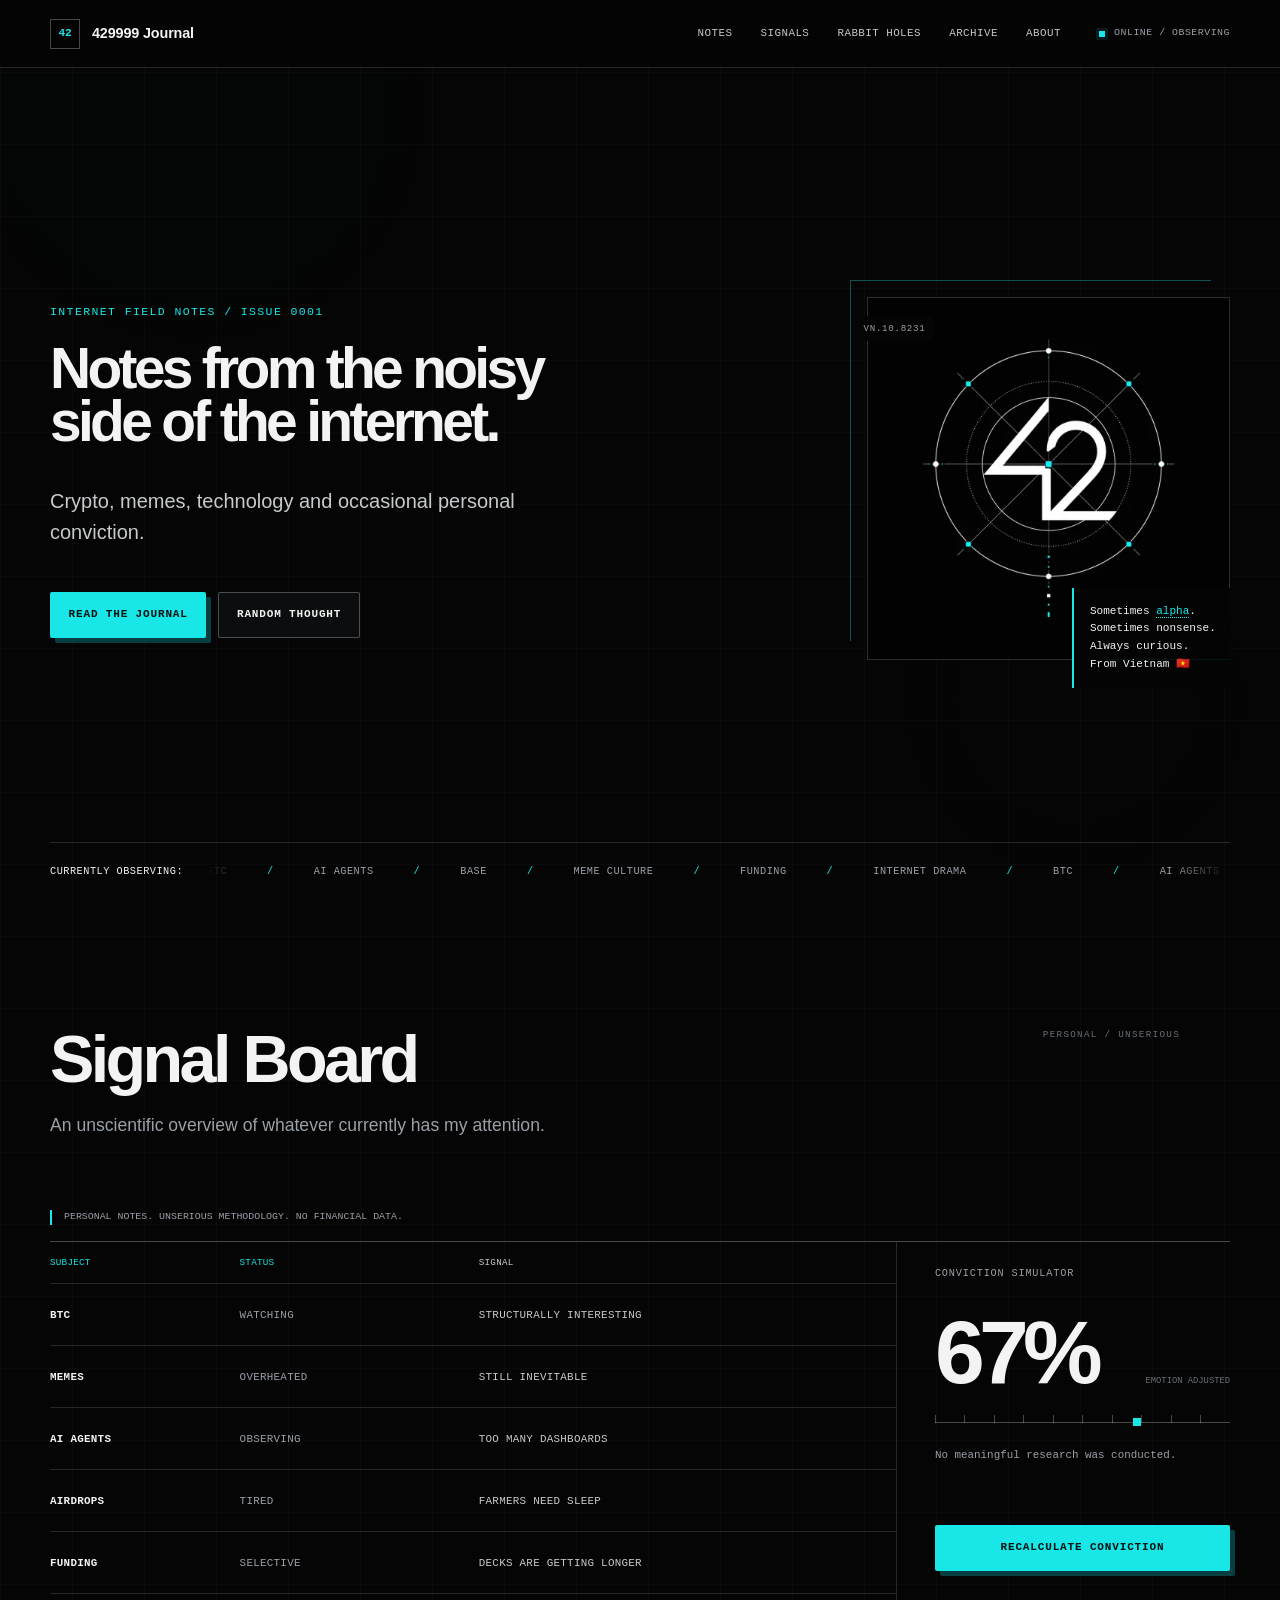
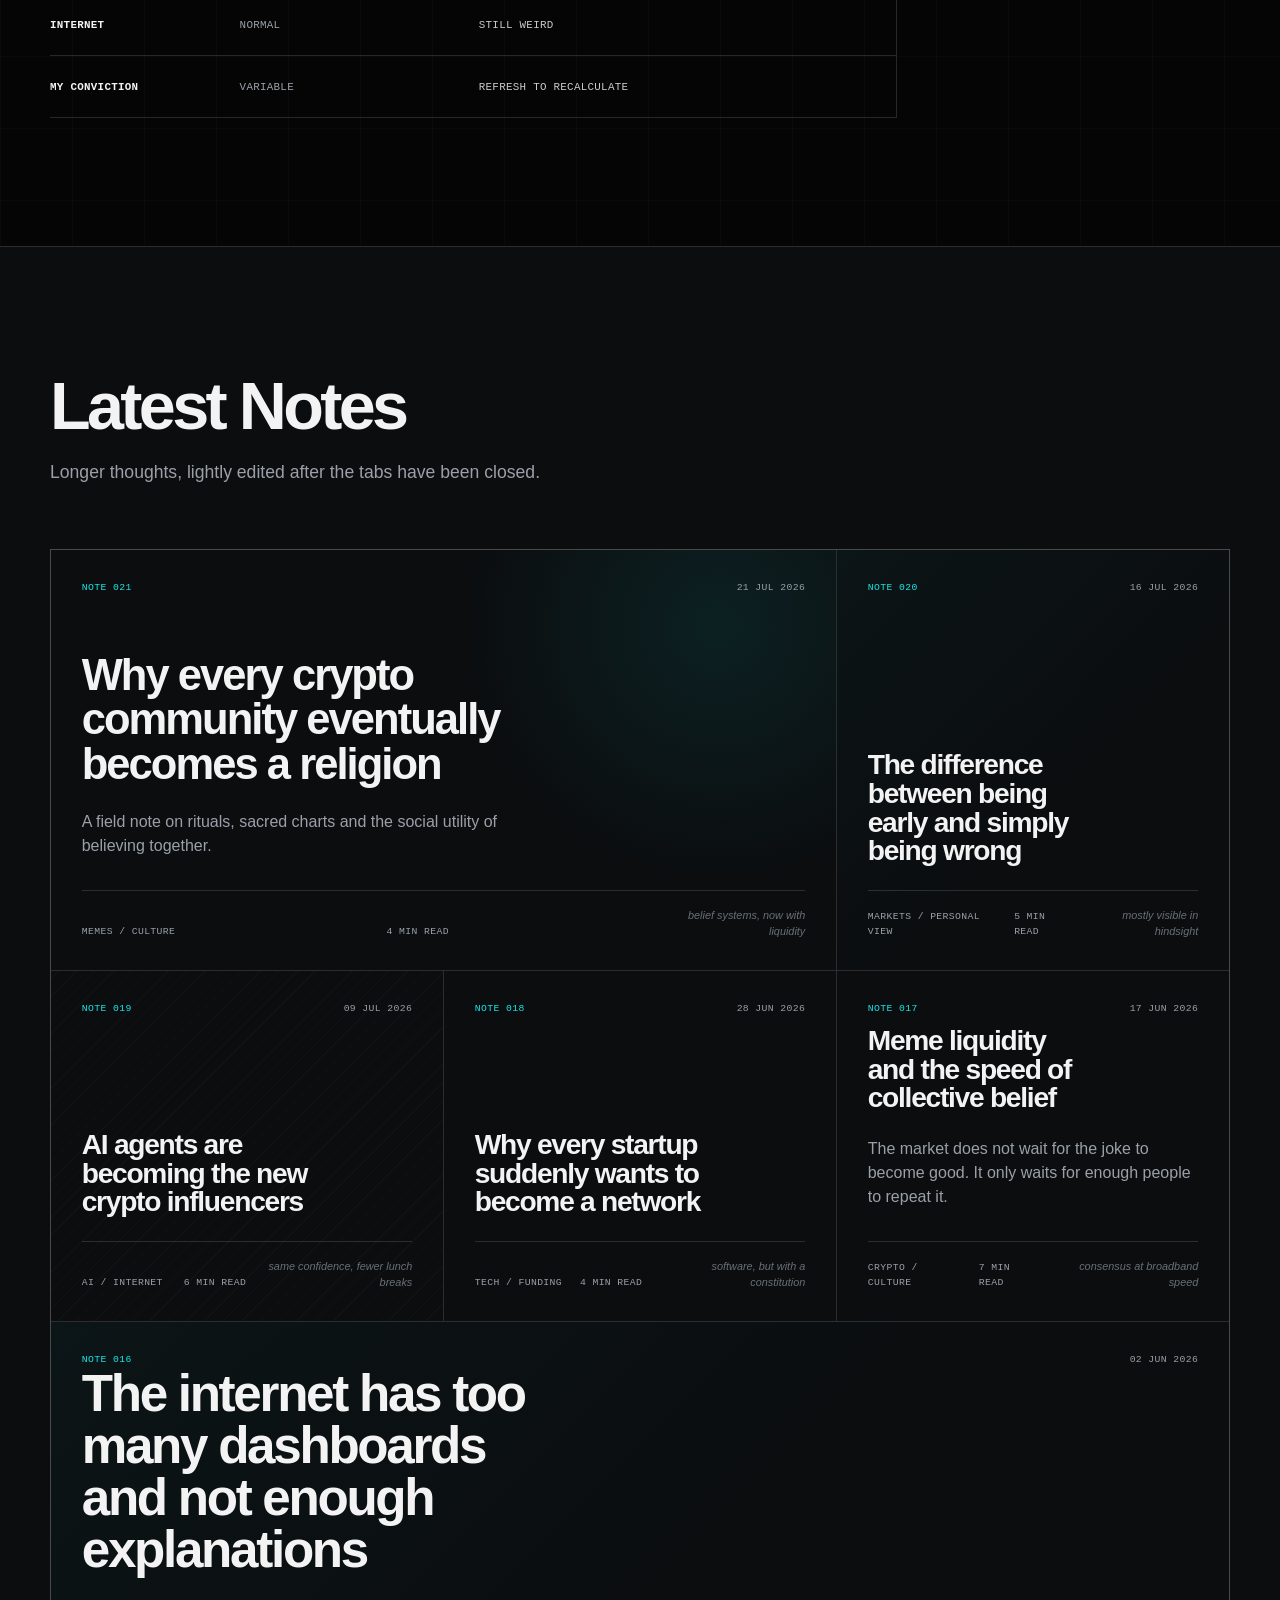
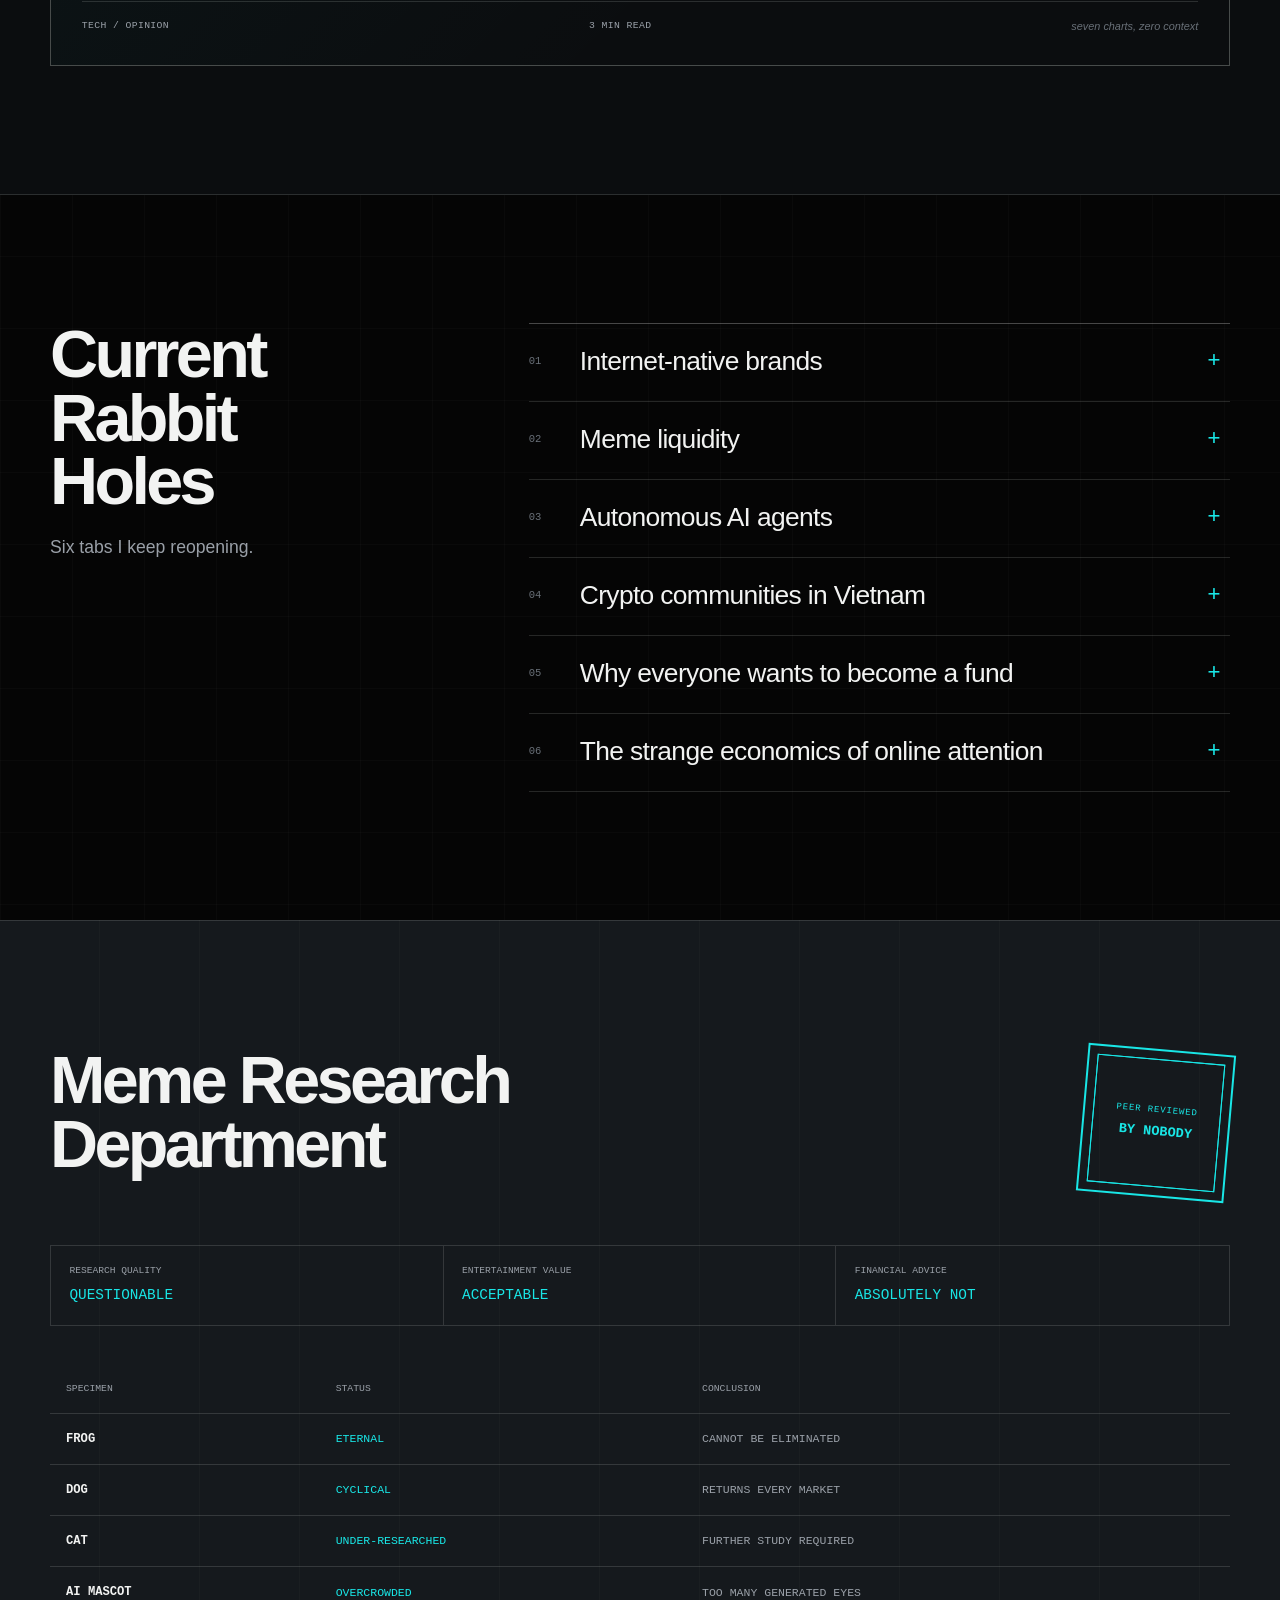
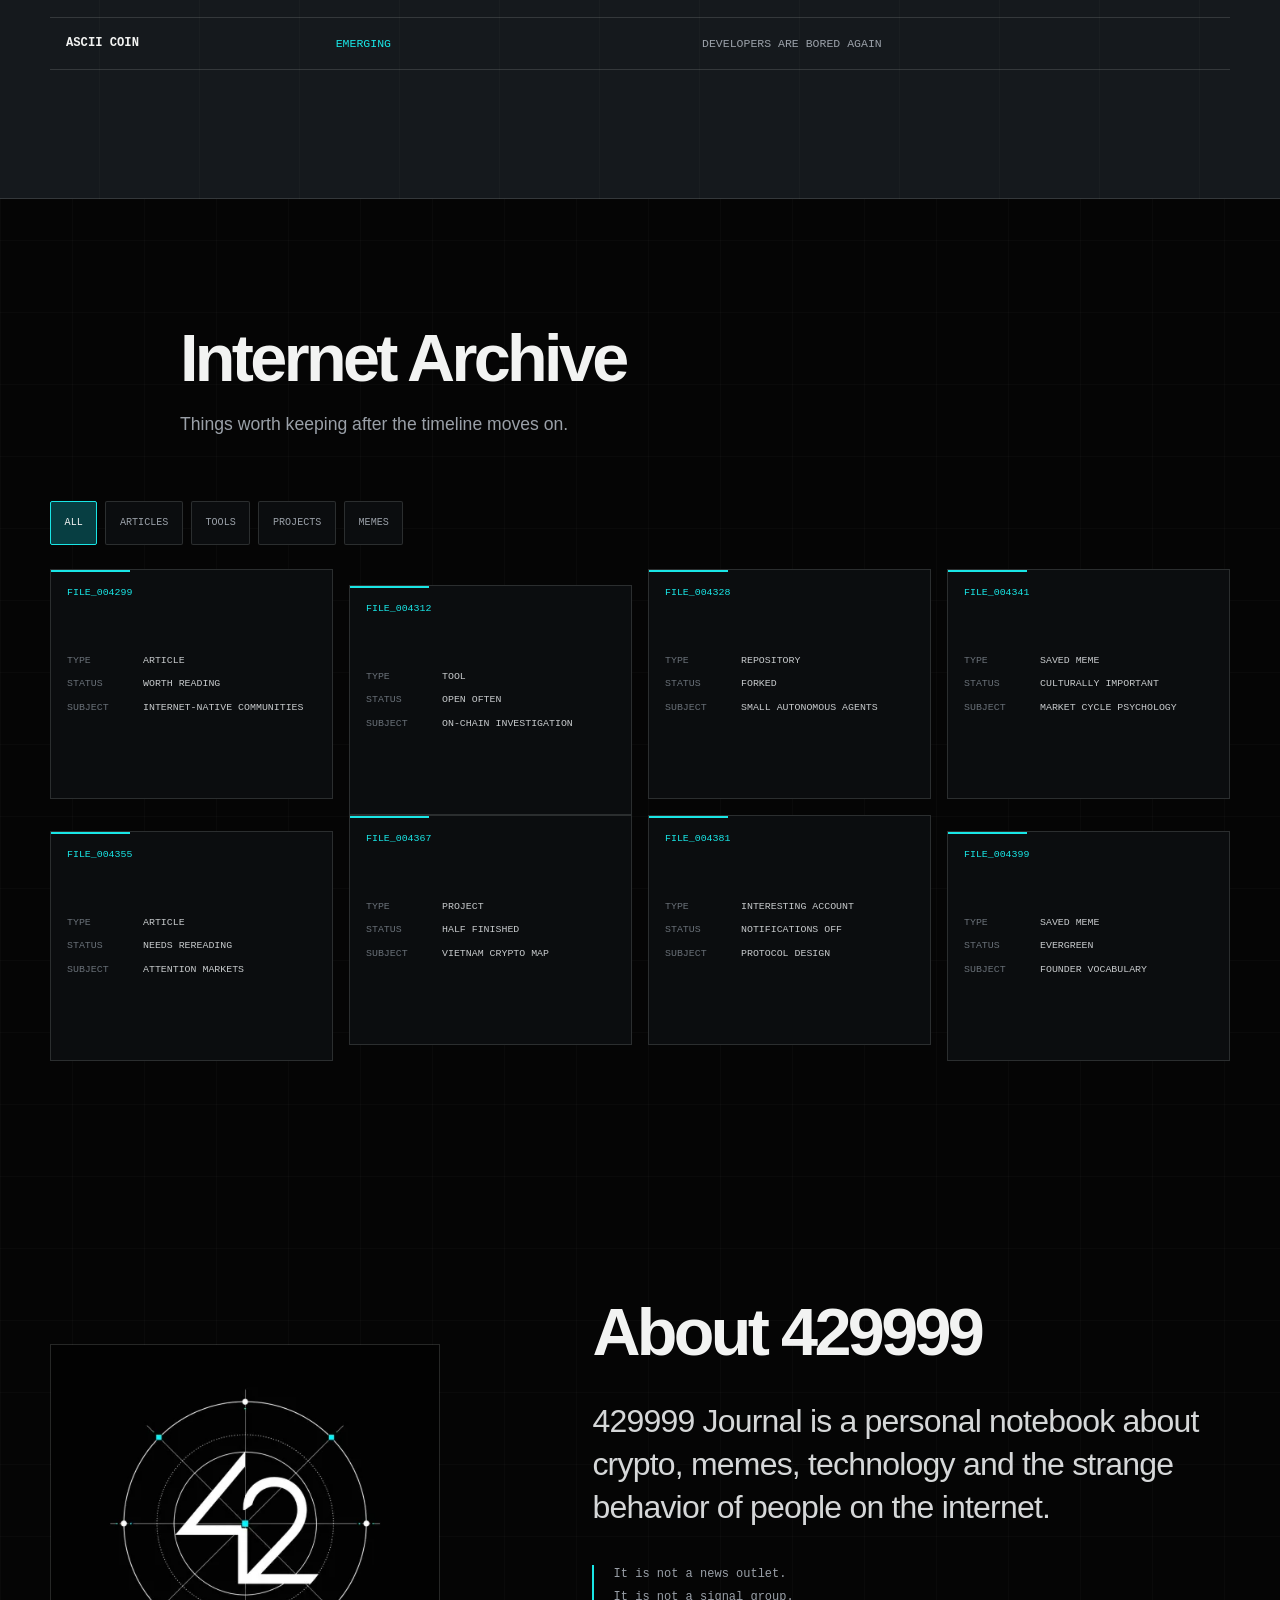
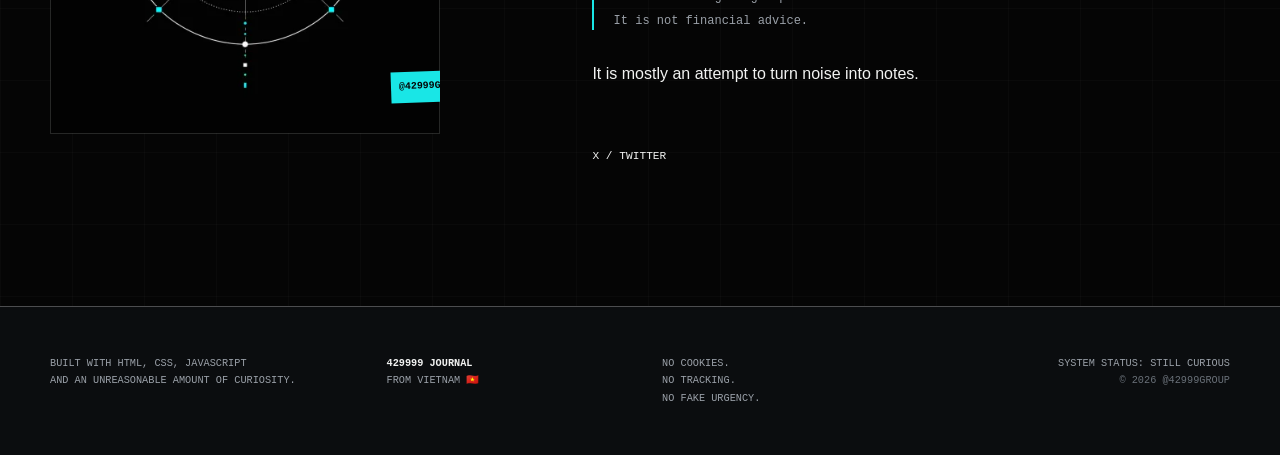
==== commit 129c1dd1: "fix about" ====
--- a/index.html
+++ b/index.html
@@ -287,9 +287,7 @@
         </div>
         <p>It is mostly an attempt to turn noise into notes.</p>
         <nav class="social-links" aria-label="Social links">
-          <a href="https://x.com/42999group" rel="me noopener">X / Twitter</a>
-          <a href="https://github.com/42999group" rel="me noopener">GitHub</a>
-          <a href="mailto:hello@example.com">Email</a>
+          <a href="https://x.com/429999group" rel="me noopener">X / Twitter</a>
         </nav>
       </div>
     </section>
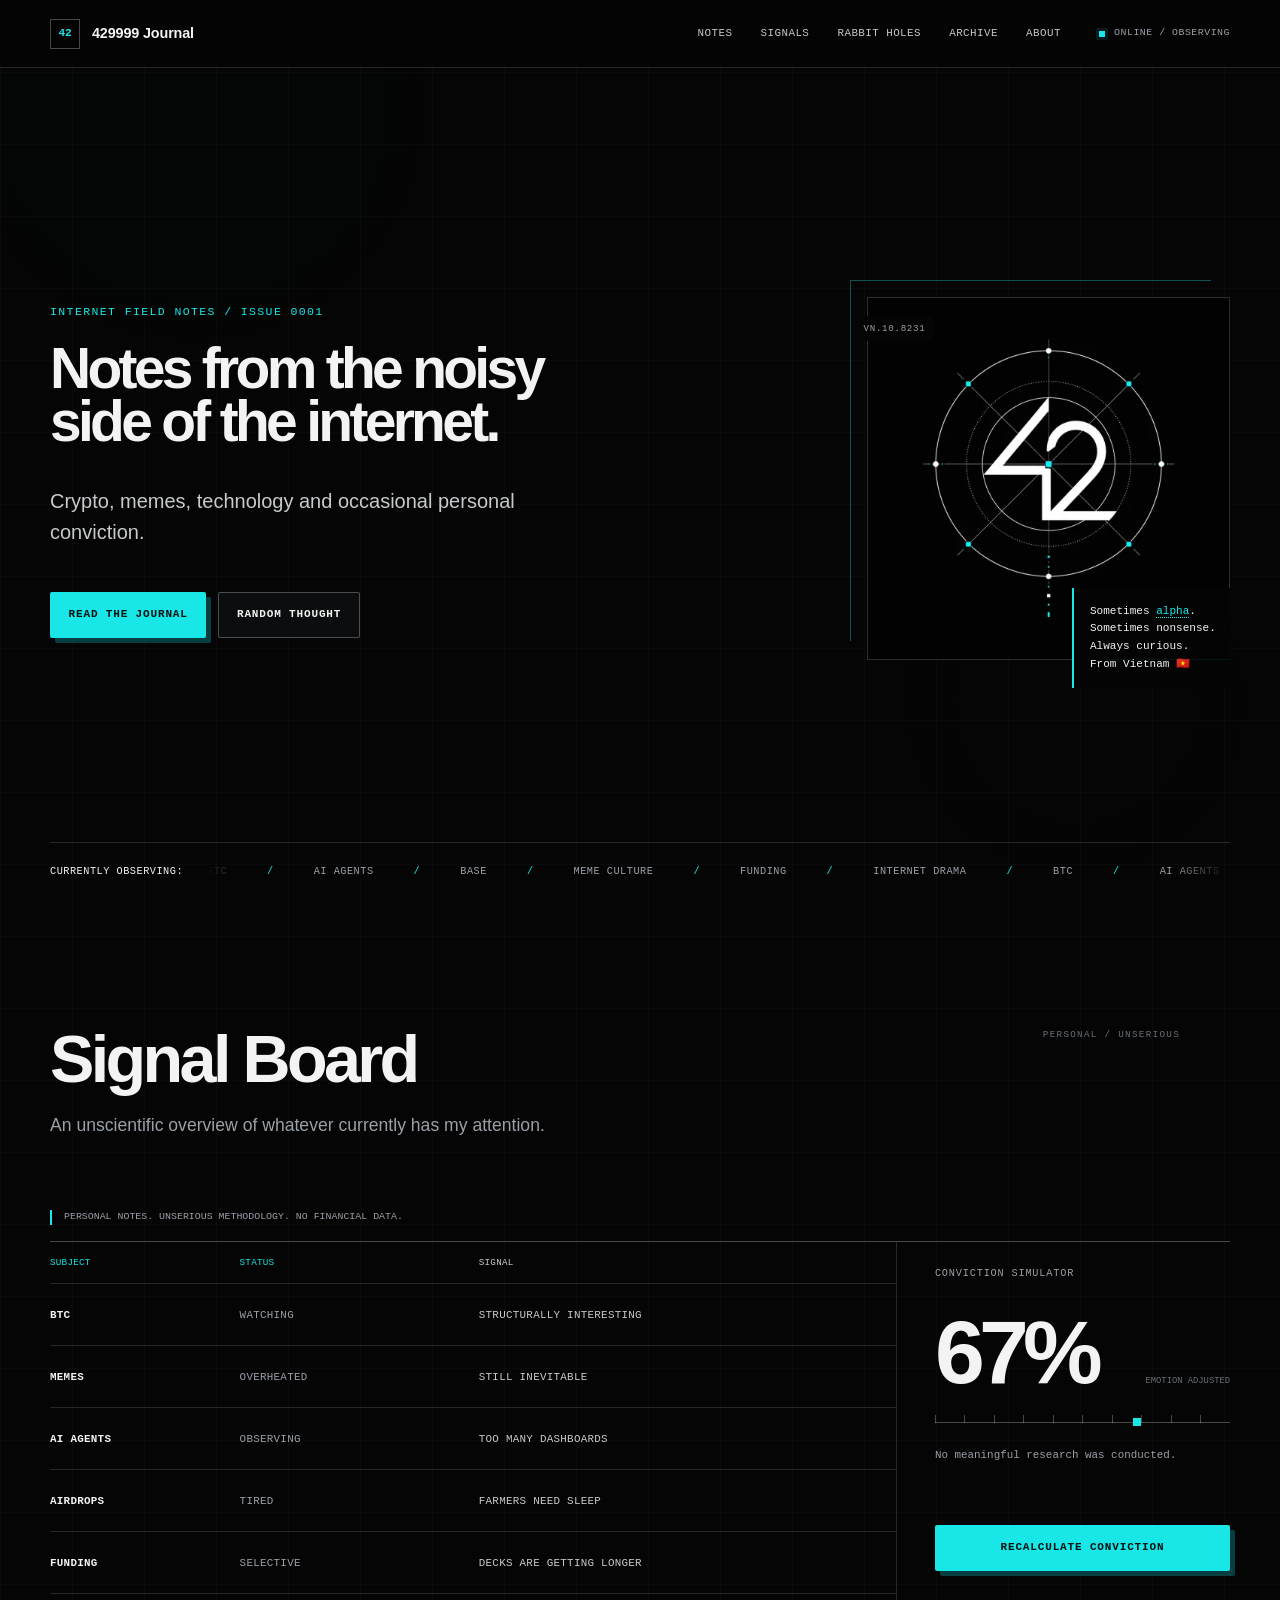
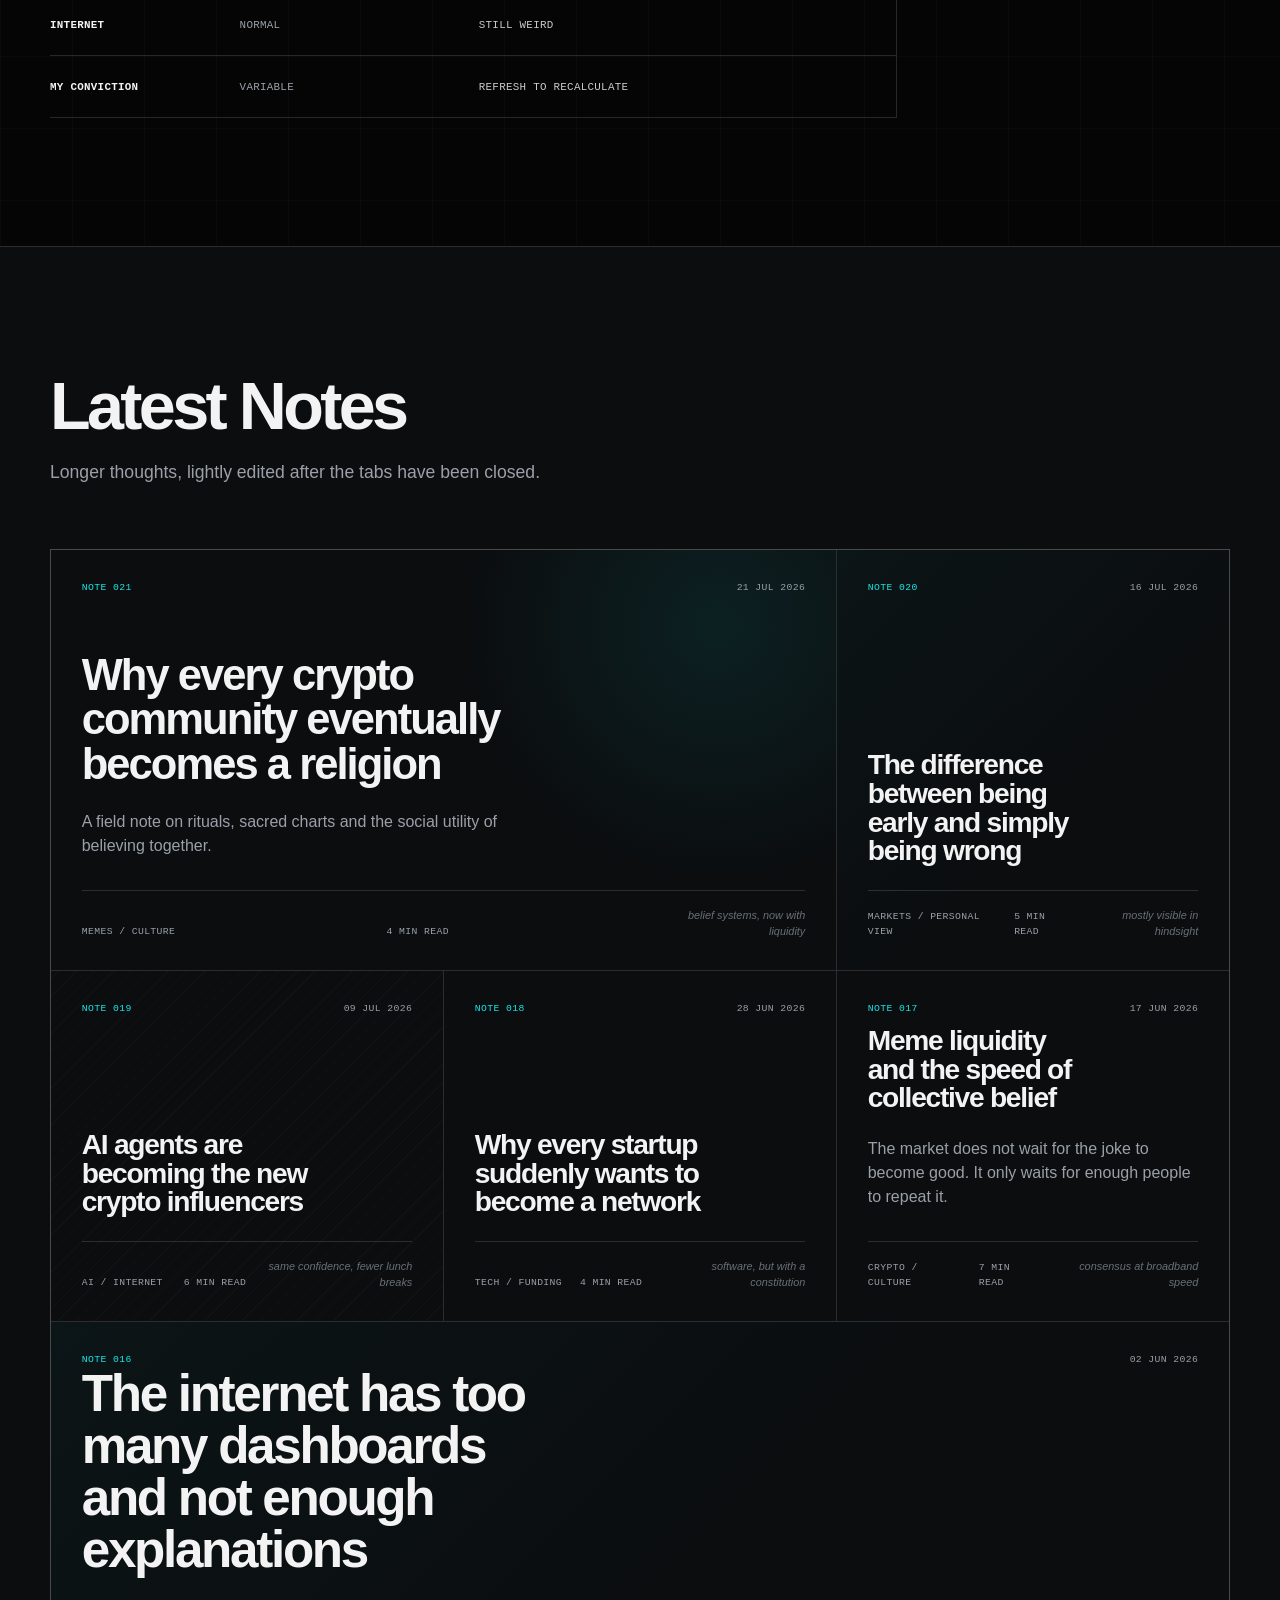
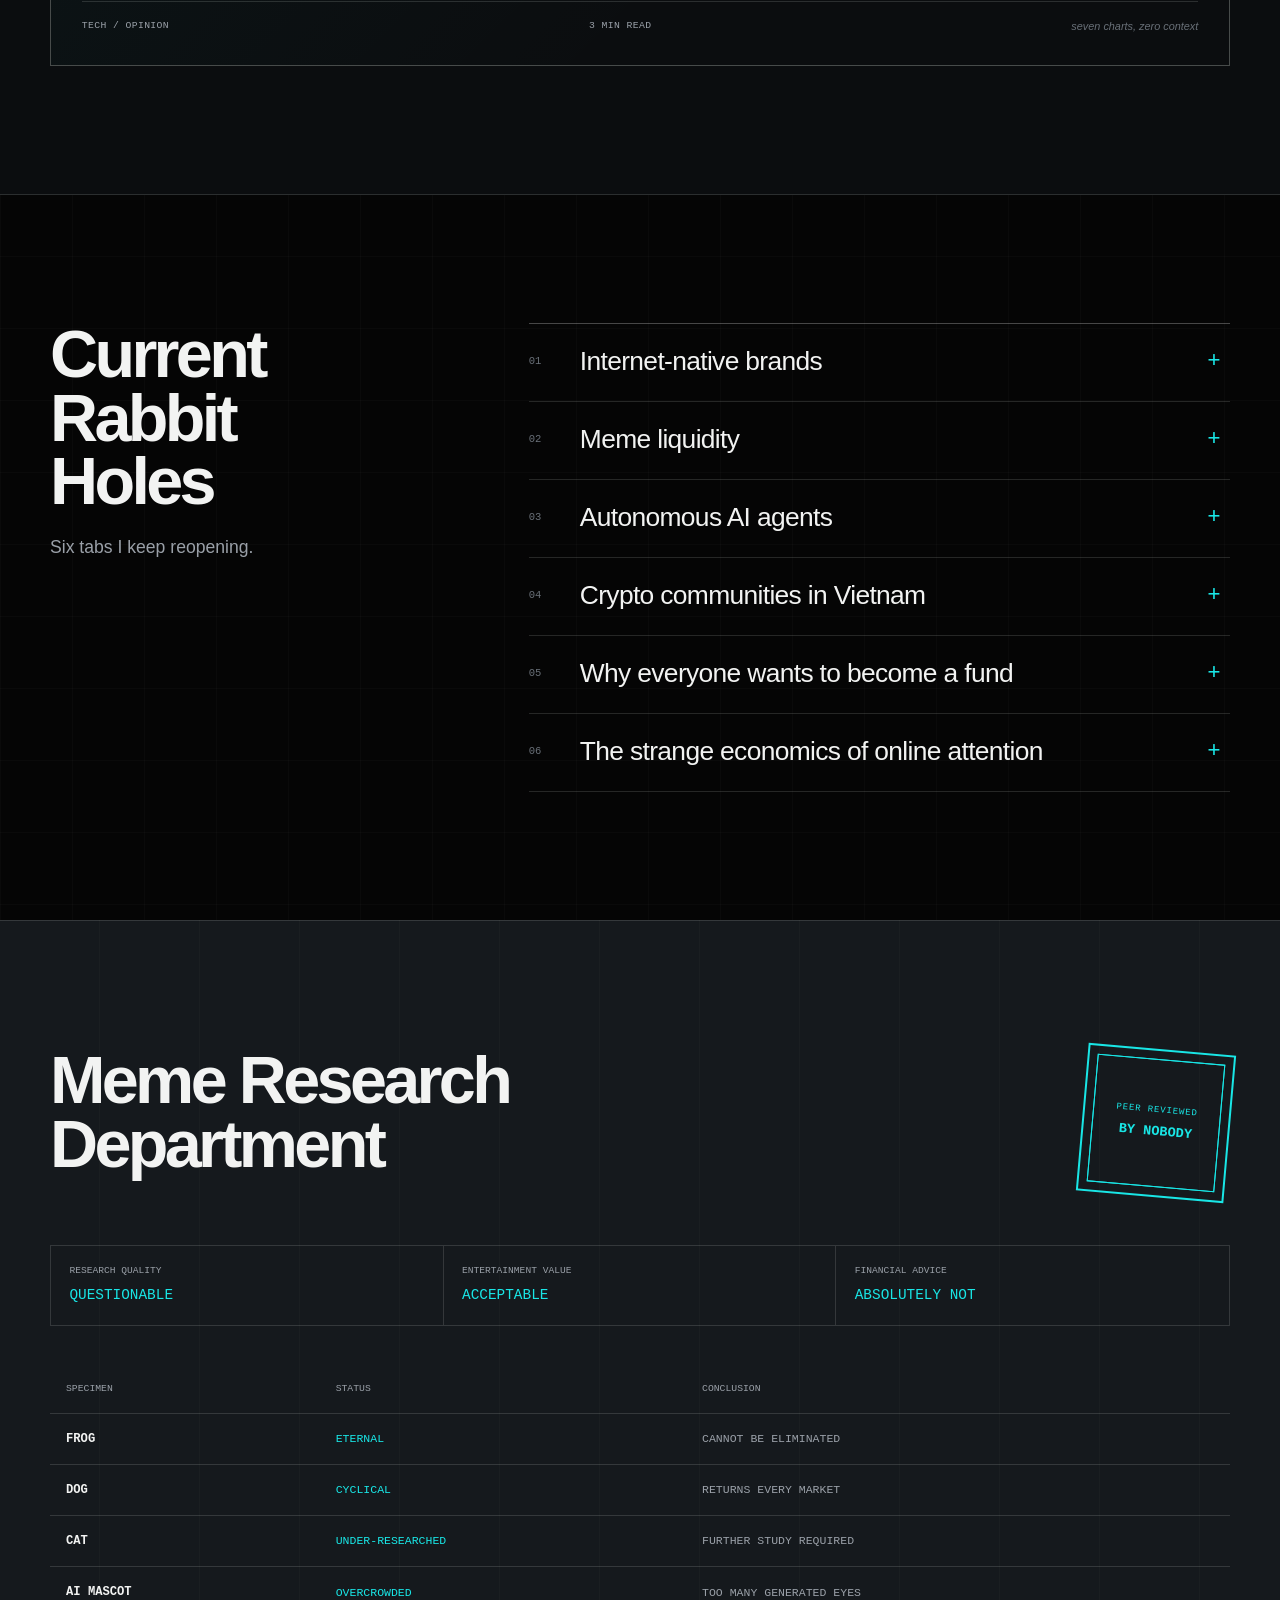
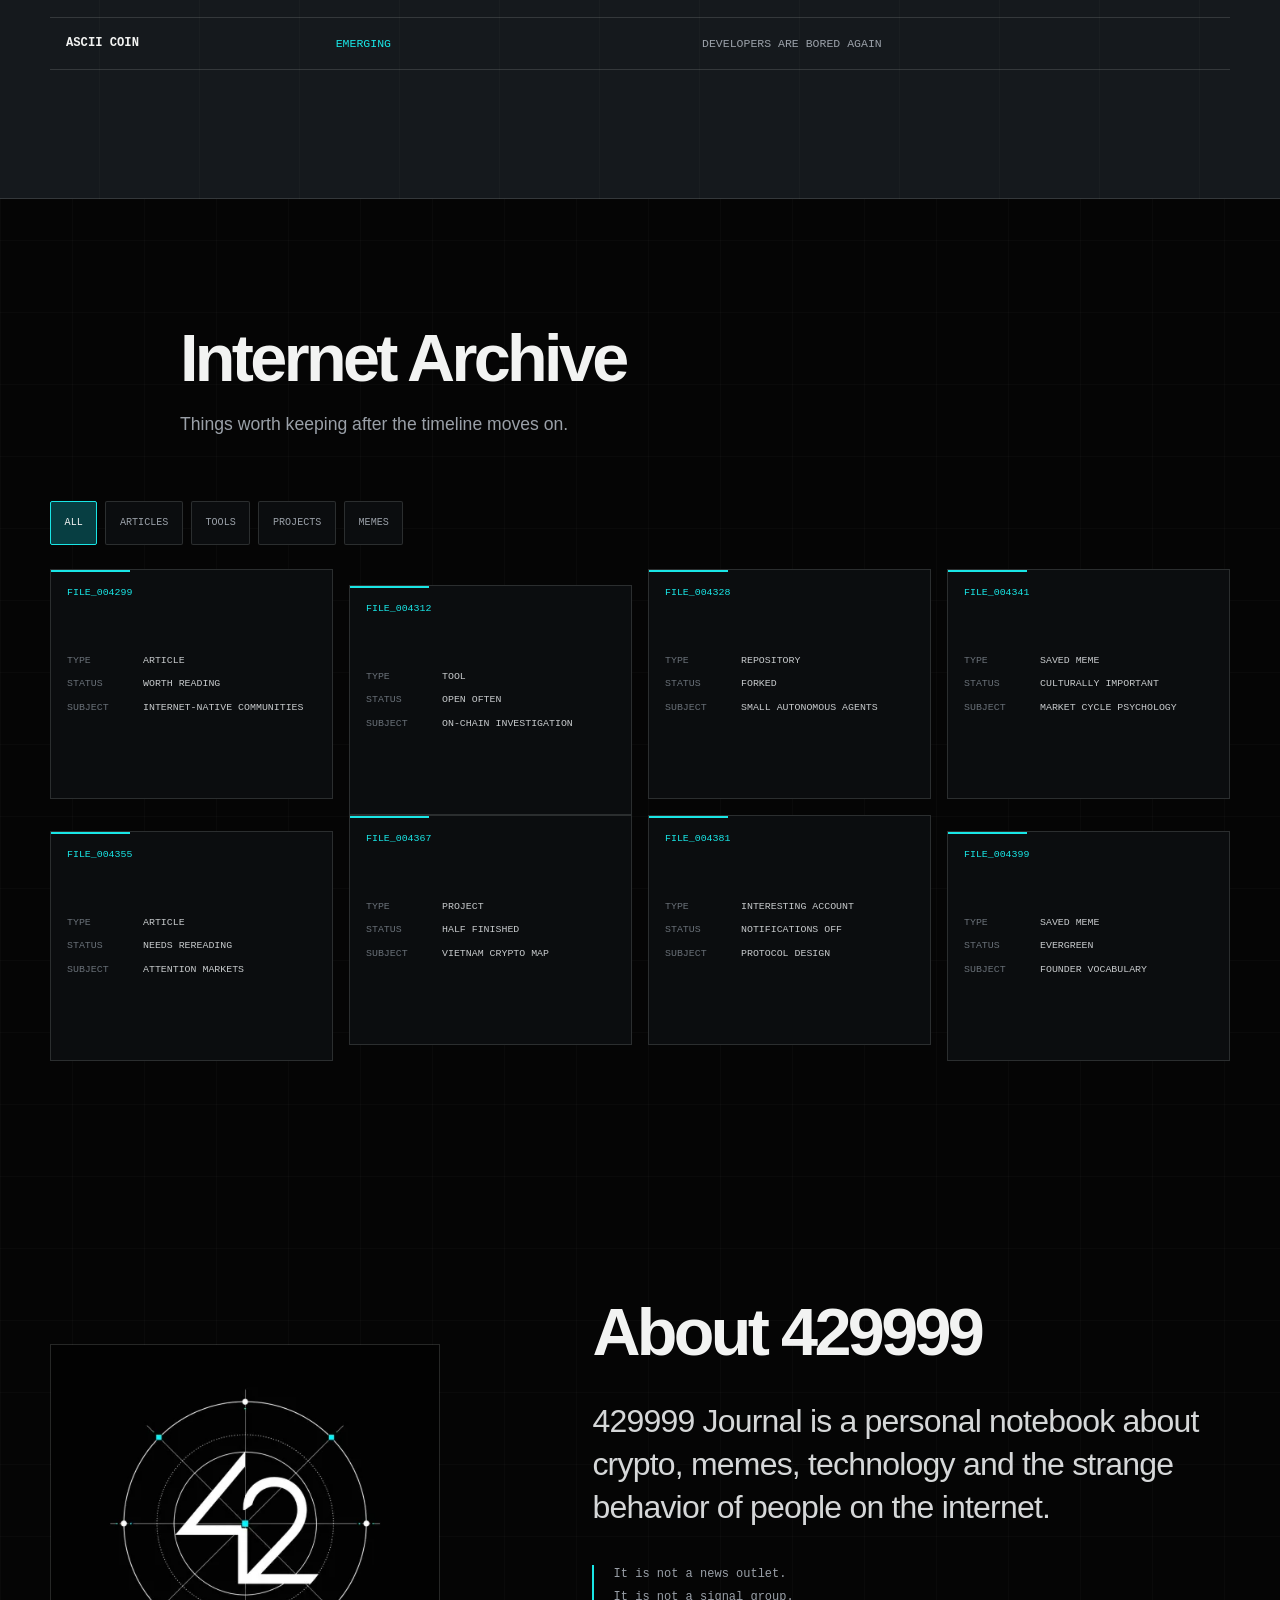
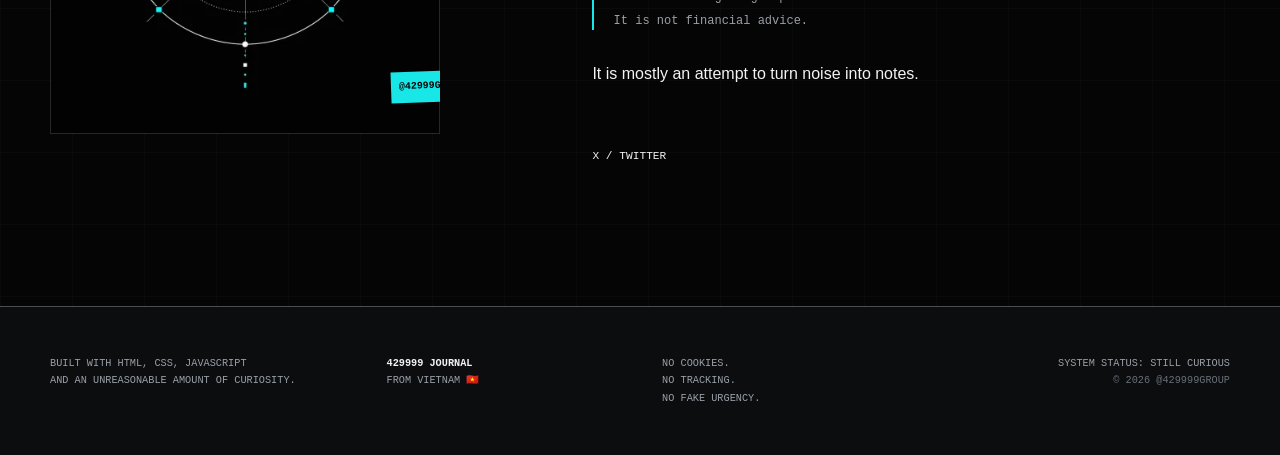
==== commit a5da8363: "fix about" ====
--- a/index.html
+++ b/index.html
@@ -298,7 +298,7 @@
       <p>Built with HTML, CSS, JavaScript<br>and an unreasonable amount of curiosity.</p>
       <p><strong>429999 Journal</strong><br>From Vietnam 🇻🇳</p>
       <p>No cookies.<br>No tracking.<br>No fake urgency.</p>
-      <p class="footer-status">System status: Still curious<br><span>© <span data-current-year>2026</span> @42999group</span></p>
+      <p class="footer-status">System status: Still curious<br><span>© <span data-current-year>2026</span> @429999group</span></p>
     </div>
   </footer>
 
